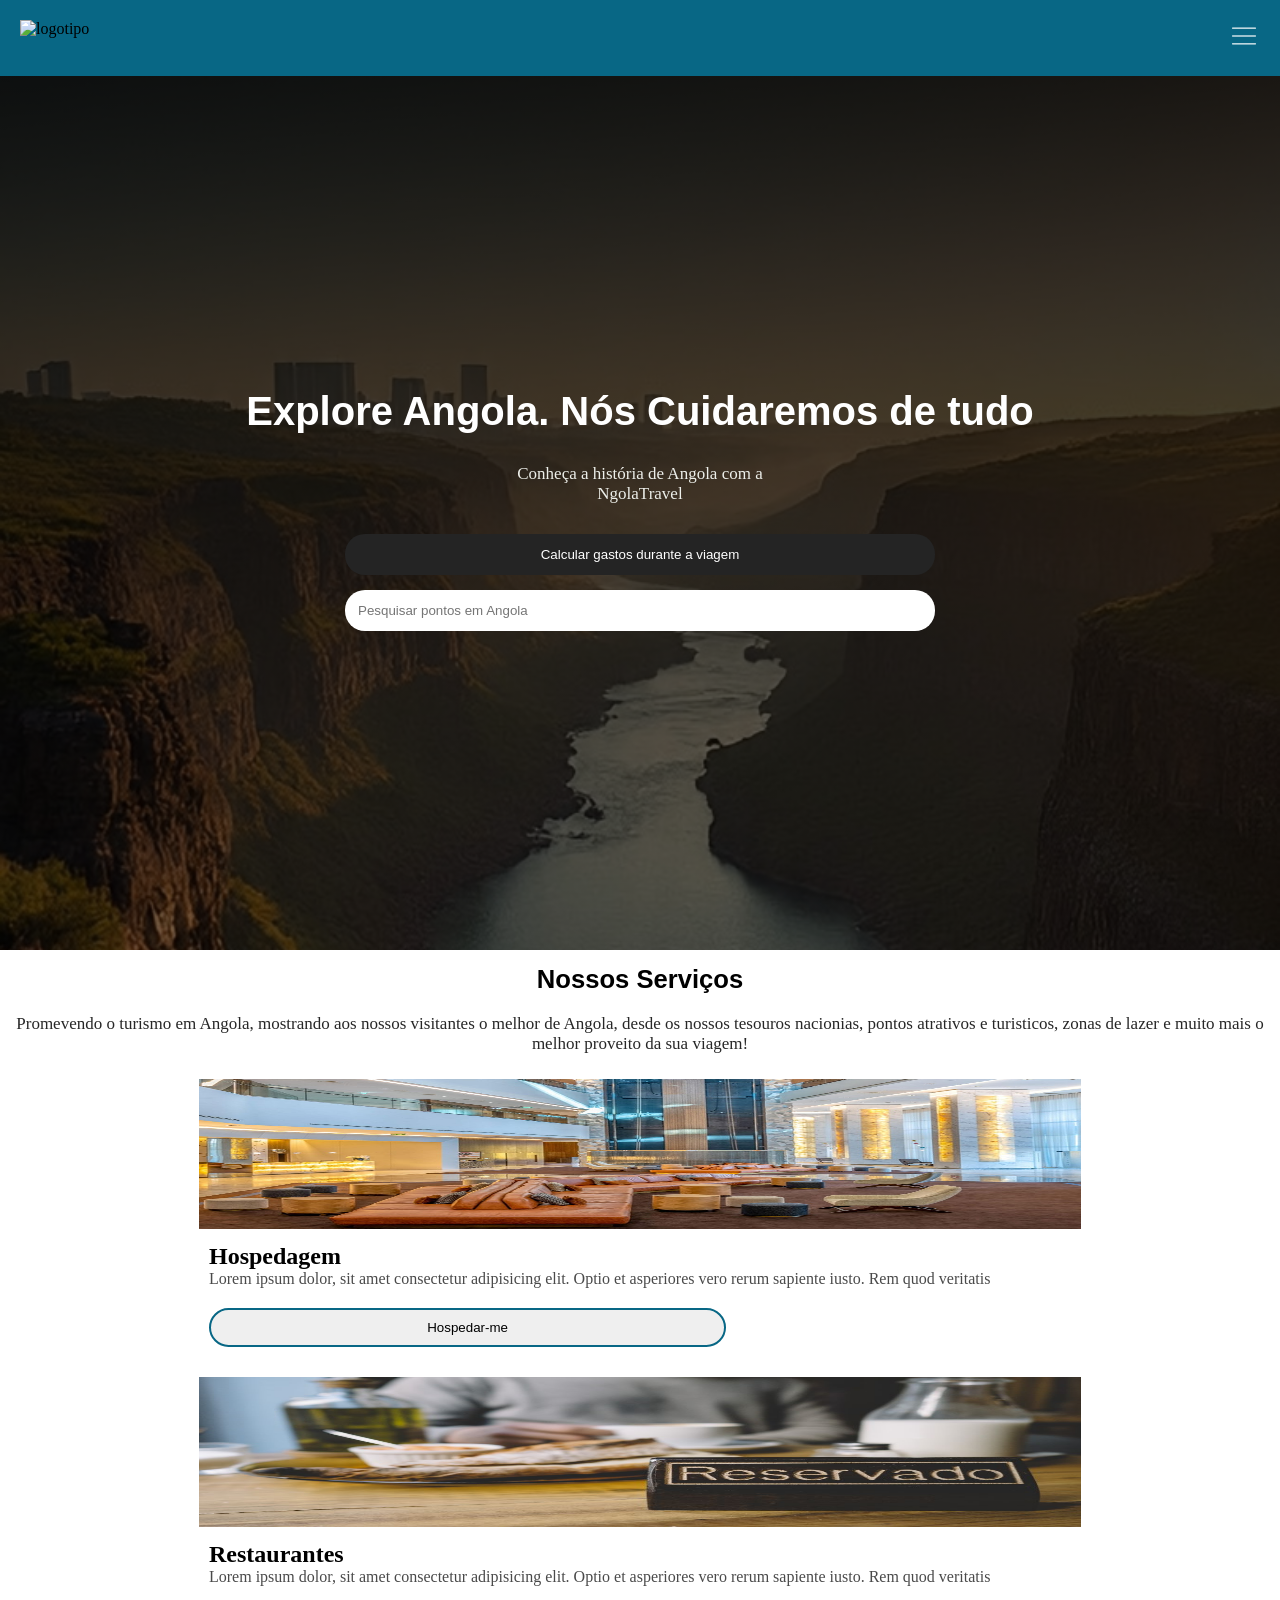
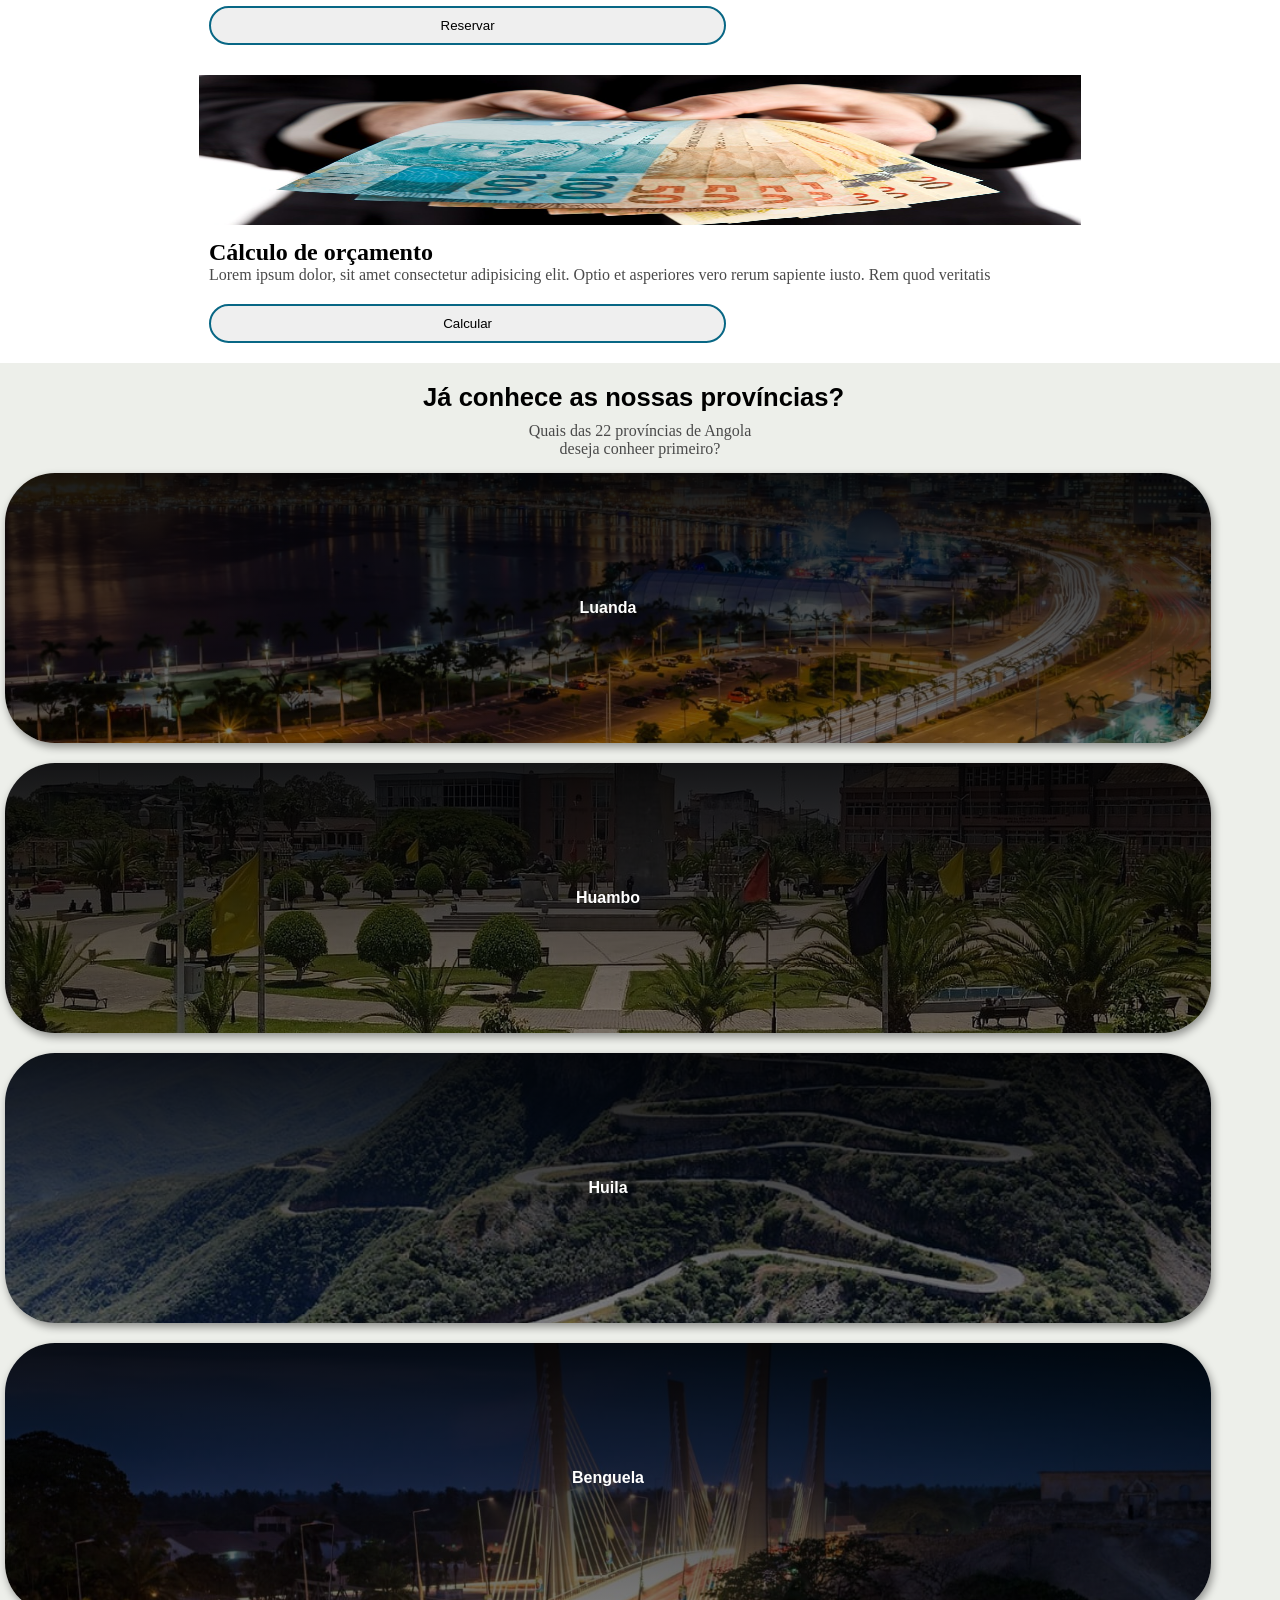
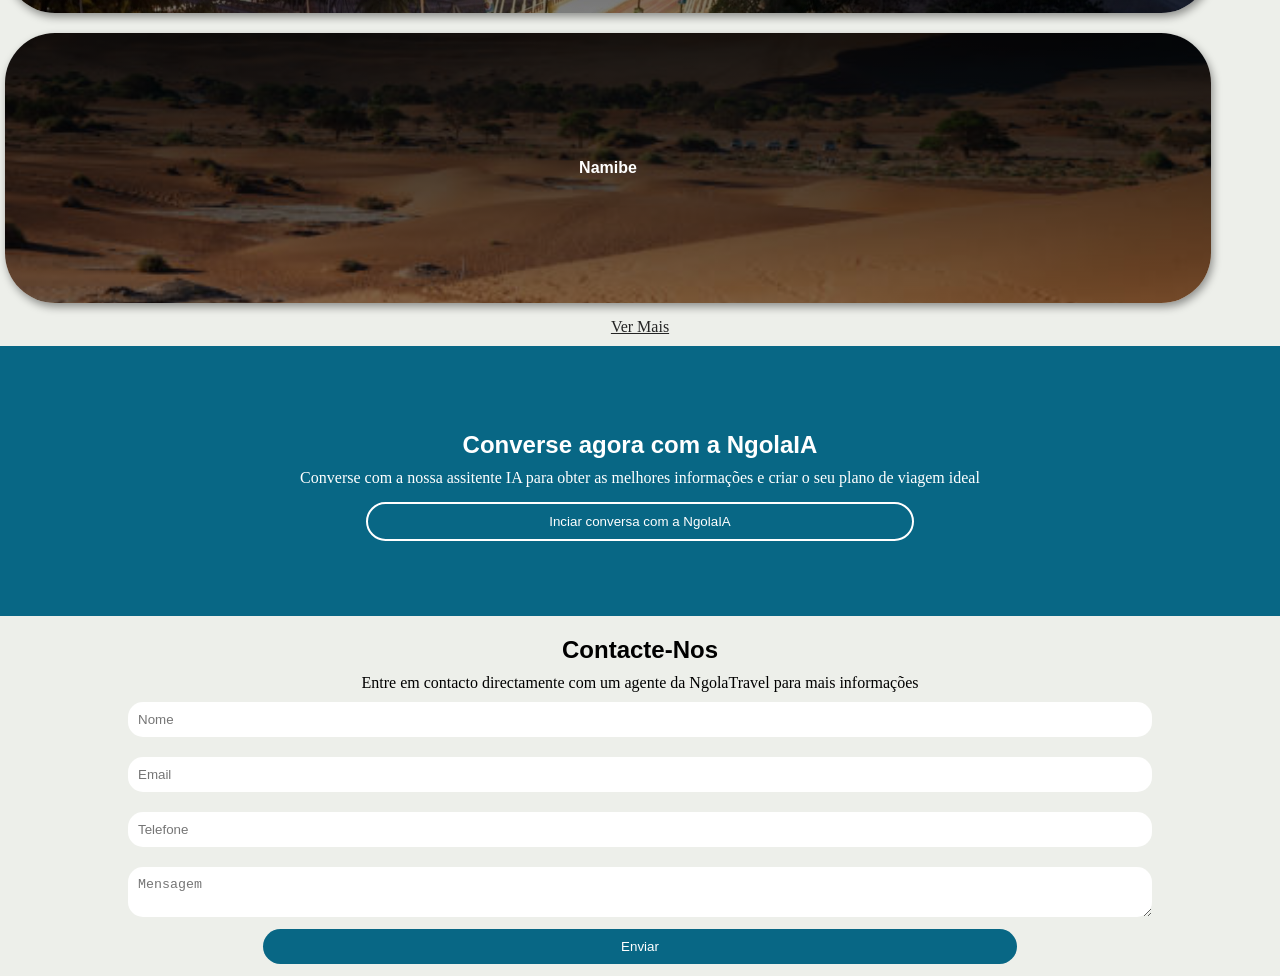
==== index.html @ 72467962 "Caminho" ====
<!doctype html>
<html lang="pt-pt">
  <head>
    <meta charset="UTF-8" />
    <meta name="viewport" content="width=device-width, initial-scale=1.0" />
    <title>NgolaTravel</title>
    <link rel="stylesheet" href="style.css" />
  </head>
  <body>
    <header class="cabecalho">
      <!--Incio do cabecalho-->

      <div class="logotipo">
        <img src="" alt="logotipo" />
      </div>

      <nav id="nav_bar">
        <ul class="listas">
          <li class="list_item"><a href="index.html">Página Incial</a></li>
          <li class="list_item"><a href="#">Reservas</a></li>
          <li class="list_item"><a href="#">Taxa de Câmbio</a></li>
          <li class="list_item"><a href="#contactos">Contactos</a></li>
          <li class="list_item"><a href="#">Sobre Nós</a></li>
          <li class="list_item"><a href="#">Login</a></li>
        </ul>
      </nav>

      <div class="area_botao">
        <!--Area do botao mobile-->
        <button id="btn_mobile">
          <img id="abrir" src="img/icone/menu.png" alt="menu_mobile" />
          <img id="fechar" src="img/icone/fechar.png" alt="fechar" />
        </button>
      </div>
    </header>
    <!--Fim do cabelho-->

    <main class="conteudo_principal">
      <section class="bem_vindo">
        <!--Sessão de boas vindas-->
        <div class="frase_vindas">
          <h1>Explore Angola. Nós Cuidaremos de tudo</h1>
        </div>

        <div class="slogan">
          <span
            >Conheça a história de Angola com a <br />
            NgolaTravel</span
          >
        </div>

        <div class="acao">
          <button><a href="gastos_viagem.html">Calcular gastos durante a viagem</a></button>
          <input type="text" placeholder="Pesquisar pontos em Angola" />
        </div>
      </section>
      <!--Fim da sessão-->

      <section class="servicos">
        <div class="info_servicos">
          <h2>Nossos Serviços</h2>
          <p>
            Promevendo o turismo em Angola, mostrando aos nossos visitantes o
            melhor de Angola, desde os nossos tesouros nacionias, pontos
            atrativos e turisticos, zonas de lazer e muito mais o melhor
            proveito da sua viagem!
          </p>
        </div>
        <div class="card_container">
          <div class="card">
            <div class="imagem_card">
              <img src="img/fundo/hotel.jpg" alt="hospedagem">
            </div>

            <div class="info_card">
              <h2>Hospedagem</h2>
              <span>Lorem ipsum dolor, sit amet consectetur adipisicing elit. Optio et asperiores vero rerum sapiente iusto. Rem quod veritatis</span>
            </div>

            <div class="acao">
              <button>Hospedar-me</button>
            </div>
          </div>
          <div class="card">
            <div class="imagem_card">
              <img src="img/fundo/restaurante.jpg" alt="hospedagem">
            </div>

            <div class="info_card">
              <h2>Restaurantes</h2>
              <span>Lorem ipsum dolor, sit amet consectetur adipisicing elit. Optio et asperiores vero rerum sapiente iusto. Rem quod veritatis</span>
            </div>

            <div class="acao">
              <button>Reservar</button>
            </div>
          </div>
          <div class="card">
            <div class="imagem_card">
              <img src="img/fundo/cambio.jpg" alt="hospedagem">
            </div>

            <div class="info_card">
              <h2>Cálculo de orçamento</h2>
              <span>Lorem ipsum dolor, sit amet consectetur adipisicing elit. Optio et asperiores vero rerum sapiente iusto. Rem quod veritatis</span>
            </div>

            <div class="acao">
              <button><a href="html/gastos_viagem.html">Calcular</a></button>
            </div>
          </div>

        </div>
      </section>




      <section class="provincias">
        <!--Incio da sessão das provincias de Angola-->

        <div class="titulo">
          <h2>Já conhece as nossas províncias?</h2>
        </div>
        <div class="frase_curta">
          <span
            >Quais das 22 províncias de Angola<br />deseja conheer
            primeiro?</span
          >
        </div>

        <div class="container_img">
          <a href="html/luanda.html" class="luanda">
            <div class="imagem1">
              <span>Luanda</span>
            </div>
          </a>
          <a href="html/huambo.html" class="huambo">
            <div class="imagem2">
              <span>Huambo</span>
            </div>
          </a>
          <a href="html/huila.html" class="huila">
            <div class="imagem3">
              <span>Huila</span>
            </div>
          </a>
          <a href="html/benguela.html" class="benguela">
            <div class="imagem4">
              <span>Benguela</span>
            </div>
          </a>
          <a href="html/namibe.html" class="namibe">
            <div class="imagem5">
              <span>Namibe</span>
            </div>
          </a>
        </div>
        <div class="link">
          <a href="#">Ver Mais</a>
        </div>
      </section>

      <section class="ngolaIa">
        <div class="ngolaIa_info">
          <h2>Converse agora com a NgolaIA</h2>
          <span
            >Converse com a nossa assitente IA para obter as melhores
            informações e criar o seu plano de viagem ideal</span
          >
          <button><a href="#">Inciar conversa com a NgolaIA</a></button>
        </div>
      </section>
    </main>

    <footer id="contactos">
      <div class="cabeca_contactos">
        <h2>Contacte-Nos</h2>
        <p>
          Entre em contacto directamente com um agente da NgolaTravel para mais
          informações
        </p>
      </div>

      <div class="dados">
        <input type="text" name="" id="" placeholder="Nome" />
        <input type="email" name="" id="" placeholder="Email" />
        <input type="text" name="" id="" placeholder="Telefone" />
        <textarea name="" id="" placeholder="Mensagem"></textarea>
      </div>
      <div class="enviar">
        <button>Enviar</button>
      </div>
    </footer>

    <script src="index.js"></script>
  </body>
</html>
---- style.css ----
* {
  margin: 0;
  padding: 0;
  box-sizing: border-box;
  list-style-type: none;
  text-decoration: none;
  scroll-behavior: smooth;
}
:root {
  --cor-principal: #086785;
  --cor-branca: white;
  --cor-preta: black;
  --cor-texto: #4a4a4a;
  --fundo-corpo: #edefea;
  --font_titulo: Arial, Helvetica;
  --cor-preta_segundaria: #242424;
}
body {
  background-color: var(--fundo-corpo);
}

.cabecalho {
  /*Css do header**/
  width: 100%;
  display: flex;
  padding: 20px;
  justify-content: space-between;
  background-color: var(--cor-principal);
  position: fixed;
  top: 0;
  z-index: 9999;
}

#nav_bar {
  /*css da nav*/
  background-color: var(--cor-principal);
  display: none;
  position: fixed;
  display: none;
  top: 76px;
  bottom: 0;
  right: 0;
  width: 60%;
  margin: 0;
  padding: 0;
}
#nav_bar .listas {
  display: flex;
  flex-direction: column;
  gap: 10px;
  padding: 10px;
  width: 95%;
}

#nav_bar .listas .list_item {
  padding: 10px;
}
#nav_bar .listas .list_item:hover {
  background-color: #046e95;
  border-radius: 10px;
}
#nav_bar .listas .list_item a {
  color: var(--cor-branca);
  font-family: var(--font_titulo);
  font-weight: 900;
  width: 100%;
  display: block;
  height: 100%;
}
#nav_bar.mostrar {
  /*Quando o menu abrir*/
  display: flex;
  transition: 0.5s ease-in-out;
}
.area_botao button {
  /*Botão mobile*/
  background-color: transparent;
  border: none;
}
.area_botao #fechar {
  display: none;
}

.area_botao #btn_mobile.mostrar #fechar {
  display: flex;
}
.area_botao #btn_mobile.mostrar #abrir {
  display: none;
}
.conteudo_principal .bem_vindo {
  display: flex;
  flex-direction: column;
  justify-content: center;
  align-items: center;
  padding: 30px;
  margin: 50px auto;
  background: rgba(21, 21, 21, 0.9);
  background:
    linear-gradient(rgba(0, 0, 0, 0.9), rgba(0, 0, 0, 0.5)),
    url(img/fundo/fundo1.jpg);
  background-size: cover;
  background-position: 43%;
  background-repeat: no-repeat;
  height: 100vh;
}
.conteudo_principal .bem_vindo .frase_vindas {
  display: flex;
  justify-content: center;
  align-items: center;
  padding: 30px;
}

.conteudo_principal .bem_vindo .frase_vindas h1 {
  /*Frase boas_vidas*/
  color: var(--cor-branca);
  text-align: center;
  font-size: clamp(40px, 2vw, 50px);
  font-family: var(--font_titulo);
}
.conteudo_principal .bem_vindo .slogan {
  /*Area com o slogan*/
  display: flex;
  justify-content: center;
  align-items: center;
  color: var(--fundo-corpo);
}
.conteudo_principal .bem_vindo .slogan > span {
  /*slogan*/
  text-align: center;
  font-size: clamp(16px, 2vw, 17px);
}
.conteudo_principal .bem_vindo .acao {
  display: flex;
  flex-direction: column;
  justify-content: center;
  align-items: center;
  margin-top: 20px;
  padding: 10px;
  gap: 15px;
  width: 50%;
}
.conteudo_principal .bem_vindo .acao button {
  /*Botao do orçamento*/
  background-color: var(--cor-preta_segundaria);
  color: white;
  border: none;
  padding: 13px;
  width: 100%;
  border-radius: 20px;
}
.conteudo_principal .bem_vindo .acao button:hover {
  background-color: #086785;
  transition: 0.5 ease-in-out;
  cursor: pointer;
}
.conteudo_principal .bem_vindo .acao button a {
  color: var(--cor-branca);
}
.conteudo_principal .bem_vindo .acao input {
  width: 100%;
  padding: 13px;
  border: none;
  border-radius: 20px;
}
/*Fim da sessão de boas vindas*/
.servicos {
  height: auto;
  margin-top: -50px;
  background-color: var(--cor-branca);
}

.servicos .info_servicos h2 {
  color: black;
  font-family: var(--font_titulo);
  padding: 10px;
  font-size: clamp(25px, 2vw, 30px);
}

.servicos .info_servicos p {
  color: #272727;
  padding: 10px;
  font-size: clamp(16px, 2vw, 17px);
}
.servicos .card_container {
  display: flex;
  flex-direction: column;
  justify-content: center;
  align-items: center;
  padding: 10px;
  gap: 20px;
}
.servicos .card_container .card {
  width: 70%;
  height: 50%;
  border-bottom-left-radius: 20px;
  border-bottom-right-radius: 20px;
}
.servicos .card_container .card .info_card {
  padding: 10px;
  width: 100%;
}
.servicos .card_container .card .info_card span {
  color: var(--cor-texto);
}
.servicos .card_container .card .imagem_card {
  width: 100%;
}
.servicos .card_container .card .imagem_card img {
  width: 100%;
  height: 150px;
}
.servicos .card_container .card .acao {
  padding: 10px;
}
.servicos .card_container .card .acao button {
  padding: 10px 12px 10px 12px;
  width: 60%;
  border-radius: 20px;
  border: 2px solid var(--cor-principal);
  cursor: pointer;
}
.servicos .card_container .card .acao button a{
  color: var(--cor-preta);
}
.servicos .info_servicos {
  display: flex;
  flex-direction: column;
  justify-content: center;
  align-items: center;
  text-align: center;
  padding: 5px;
}


.provincias {
  margin-top: 20px;
}
.provincias .titulo {
  display: flex;
  justify-content: center;
  align-items: center;
  justify-self: center;
  width: 99%;
}
.provincias .titulo h2 {
  font-size: clamp(25px, 2vw, 30px);
  font-family: var(--font_titulo);
  text-align: center;
}

.provincias .frase_curta {
  display: flex;
  justify-content: center;
  align-items: center;
  width: 100%;
  padding: 10px;
  color: var(--cor-texto);
}
.provincias .frase_curta span {
  text-align: center;
}

.provincias .container_img {
  display: flex;
  flex-direction: column;
  justify-content: center;
  align-items: center;
  justify-self: center;
  width: 95%;
  height: auto;
  gap: 20px;
  padding: 5px;
}

.provincias .container_img .luanda {
  background: rgba(21, 21, 21, 0.9);
  background:
    linear-gradient(rgba(0, 0, 0, 0.9), rgba(0, 0, 0, 0.5)),
    url(img/provincias/luanda.jpg);
  background-size: cover;
  background-position: 43%;
  background-repeat: no-repeat;
  width: 100%;
  height: 30vh;
  display: flex;
  text-align: center;
  justify-content: center;
  align-items: center;
  color: #fff;
  font-family: var(--font_titulo);
  font-size: clamp(18px, 2vw, 20x);
  font-weight: 900;
  border-radius: 50px;
  box-shadow: 2px 4px 8px rgba(0, 0, 0, 0.4);
}

.provincias .container_img .huambo {
  background: rgba(21, 21, 21, 0.9);
  background:
    linear-gradient(rgba(0, 0, 0, 0.9), rgba(0, 0, 0, 0.5)),
    url(img/provincias/huambo.jpg);
  background-size: cover;
  background-position: 43%;
  background-repeat: no-repeat;
  width: 100%;
  height: 30vh;
  display: flex;
  text-align: center;
  justify-content: center;
  align-items: center;
  color: white;
  font-family: var(--font_titulo);
  font-size: clamp(18px, 2vw, 20x);
  font-weight: 900;
  border-radius: 50px;
  box-shadow: 2px 4px 8px rgba(0, 0, 0, 0.4);
}

.provincias .container_img .huila {
  background: rgba(21, 21, 21, 0.9);
  background:
    linear-gradient(rgba(0, 0, 0, 0.9), rgba(0, 0, 0, 0.5)),
    url(img/provincias/huila.jpg);
  background-size: cover;
  background-position: 43%;
  background-repeat: no-repeat;
  width: 100%;
  height: 30vh;
  display: flex;
  text-align: center;
  justify-content: center;
  align-items: center;
  color: white;
  font-family: var(--font_titulo);
  font-size: clamp(18px, 2vw, 20x);
  font-weight: 900;
  border-radius: 50px;
  box-shadow: 2px 4px 8px rgba(0, 0, 0, 0.4);
}

.provincias .container_img .benguela {
  background: rgba(21, 21, 21, 0.9);
  background:
    linear-gradient(rgba(0, 0, 0, 0.9), rgba(0, 0, 0, 0.5)),
    url(img/provincias/benguela.jpg);
  background-size: cover;
  background-position: 43%;
  background-repeat: no-repeat;
  width: 100%;
  height: 30vh;
  display: flex;
  text-align: center;
  justify-content: center;
  align-items: center;
  color: white;
  font-family: var(--font_titulo);
  font-size: clamp(18px, 2vw, 20x);
  font-weight: 900;
  border-radius: 50px;
  box-shadow: 2px 4px 8px rgba(0, 0, 0, 0.4);
}
.provincias .container_img .namibe {
  background: rgba(21, 21, 21, 0.9);
  background:
    linear-gradient(rgba(0, 0, 0, 0.9), rgba(0, 0, 0, 0.5)),
    url(img/provincias/namibe.jpg);
  background-size: cover;
  background-position: 43%;
  background-repeat: no-repeat;
  width: 100%;
  height: 30vh;
  display: flex;
  text-align: center;
  justify-content: center;
  align-items: center;
  color: white;
  font-family: var(--font_titulo);
  font-size: clamp(18px, 2vw, 20x);
  font-weight: 900;
  border-radius: 50px;
  box-shadow: 2px 4px 8px rgba(0, 0, 0, 0.4);
}

.provincias .link {
  display: flex;
  justify-content: center;
  align-items: center;
  text-align: center;
  padding: 10px;
}
.provincias .link a {
  color: var(--cor-preta_segundaria);
  text-decoration: underline;
}

.ngolaIa {
  background-color: var(--cor-principal);
  display: flex;
  flex-direction: column;
  justify-content: center;
  align-items: center;
  padding: 12 px;
  text-align: center;
  height: 30vh;
}
.ngolaIa h2 {
  color: var(--cor-branca);
  padding: 10px;
  font-family: var(--font_titulo);
}
.ngolaIa span {
  color: #fff;
  padding: 10px;
  font-size: clamp(15px, 2vw, 16px);
}
.ngolaIa button {
  padding: 10px 12px 10px 12px;
  margin-top: 15px;
  border: 2px solid white;
  border-radius: 20px;
  background-color: transparent;
  cursor: pointer;
  width: 60%;
}

.ngolaIa button a {
  color: var(--cor-branca);
}
#contactos .cabeca_contactos {
  justify-content: center;
  align-items: center;
  text-align: center;
  padding: 10px;
}
#contactos .cabeca_contactos h2 {
  padding: 10px;
  font-family: var(--font_titulo);
}

#contactos .dados {
  display: flex;
  flex-direction: column;
  justify-content: center;
  align-items: center;
  width: 100%;
  gap: 20px;
}
#contactos .dados input,
textarea {
  width: 80%;
  padding: 10px;
  border: none;
  border-radius: 15px;
}
#contactos .enviar {
  display: flex;
  justify-content: center;
  align-items: center;
  padding: 12px;
}
#contactos .enviar button {
  width: 60%;
  padding: 10px;
  border-radius: 20px;
  cursor: pointer;
  border: none;
  background-color: var(--cor-principal);
  color: var(--cor-branca);
}

.provincias .container_img img {
  width: 100%;
}
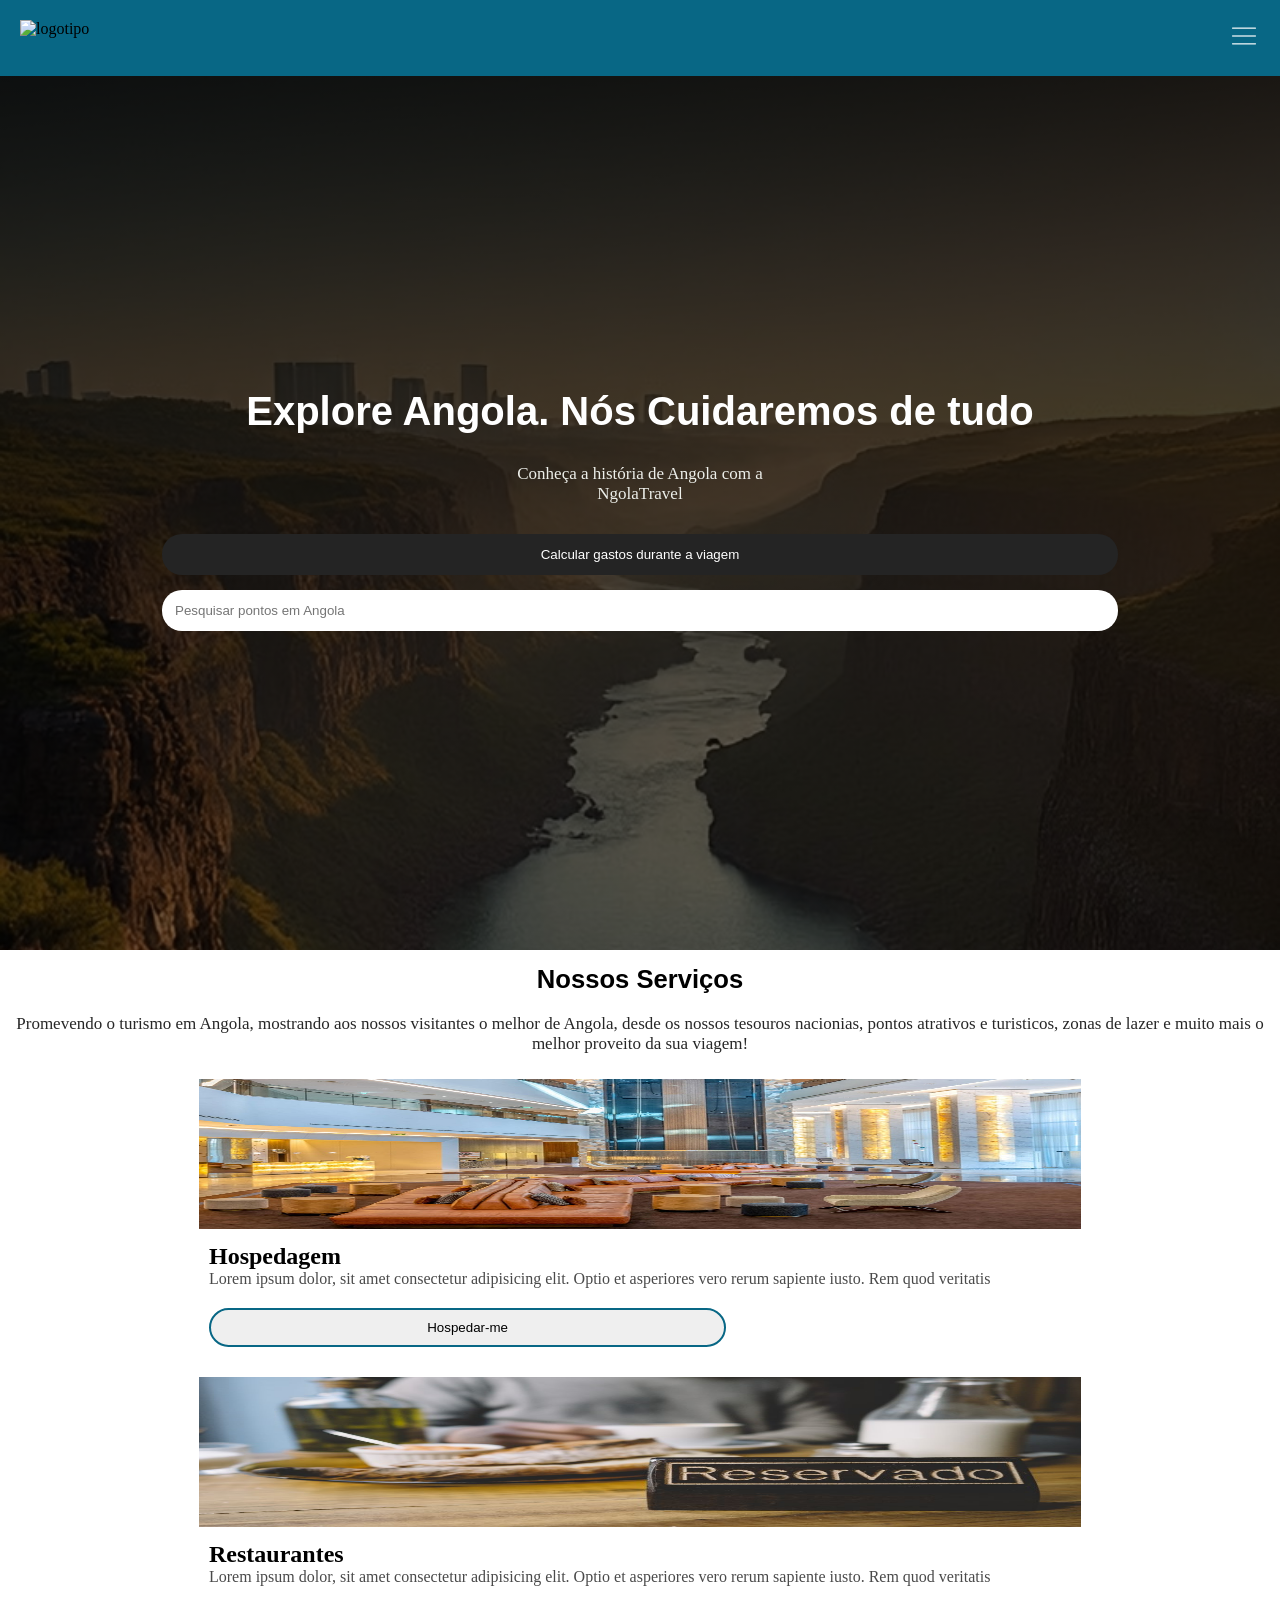
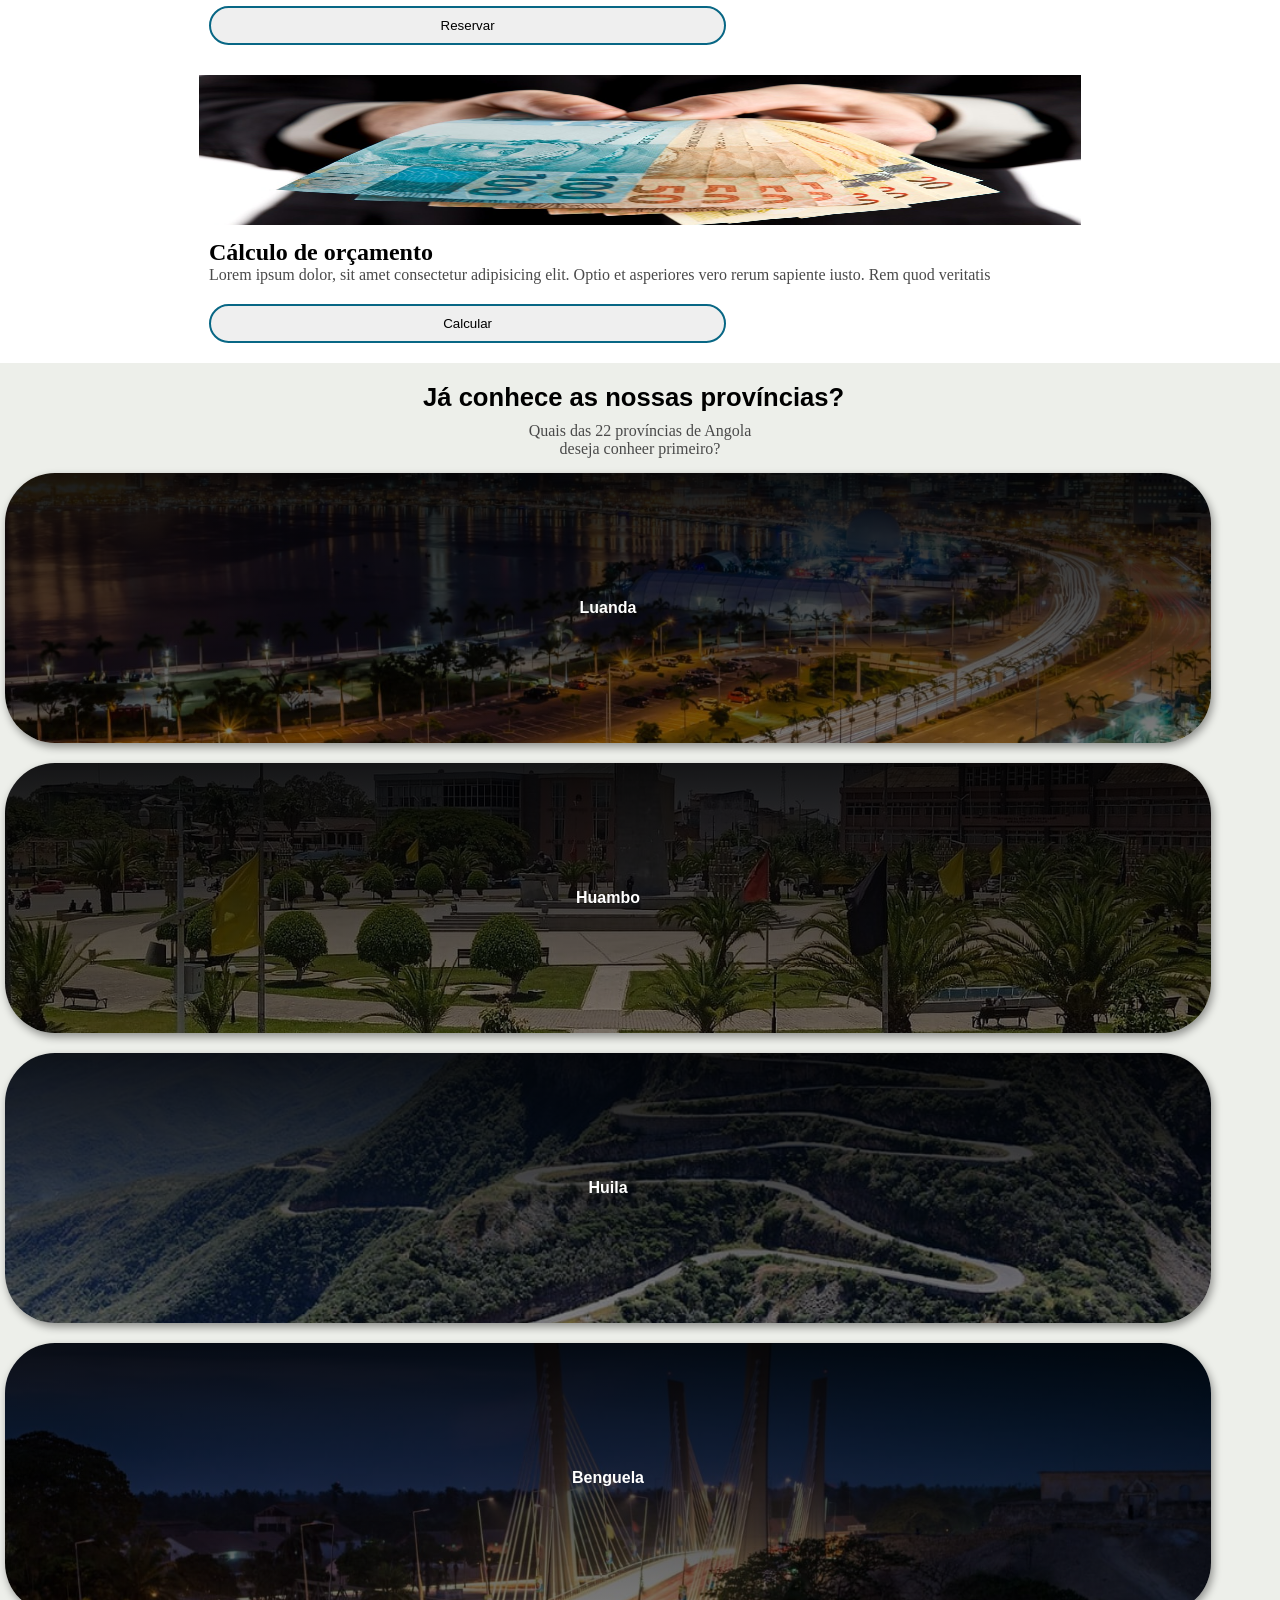
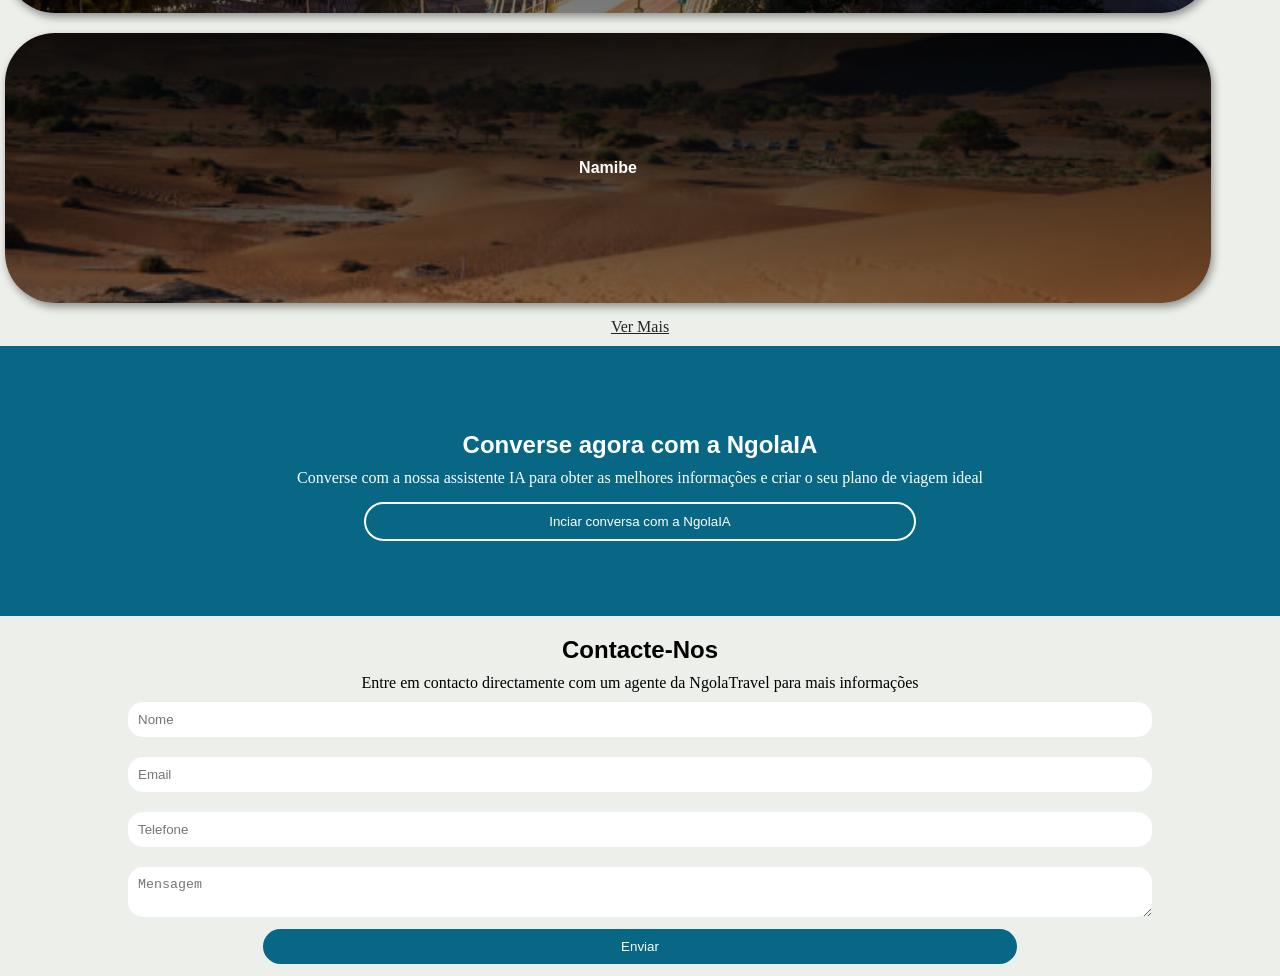
==== commit cf151741: "eos" ====
--- a/index.html
+++ b/index.html
@@ -165,7 +165,7 @@
         <div class="ngolaIa_info">
           <h2>Converse agora com a NgolaIA</h2>
           <span
-            >Converse com a nossa assitente IA para obter as melhores
+            >Converse com a nossa assistente IA  para obter as melhores
             informações e criar o seu plano de viagem ideal</span
           >
           <button><a href="#">Inciar conversa com a NgolaIA</a></button>
--- a/style.css
+++ b/style.css
@@ -137,7 +137,7 @@
   margin-top: 20px;
   padding: 10px;
   gap: 15px;
-  width: 50%;
+  width: 80%;
 }
 .conteudo_principal .bem_vindo .acao button {
   /*Botao do orçamento*/
@@ -412,6 +412,7 @@
   color: #fff;
   padding: 10px;
   font-size: clamp(15px, 2vw, 16px);
+  width: 80%;
 }
 .ngolaIa button {
   padding: 10px 12px 10px 12px;
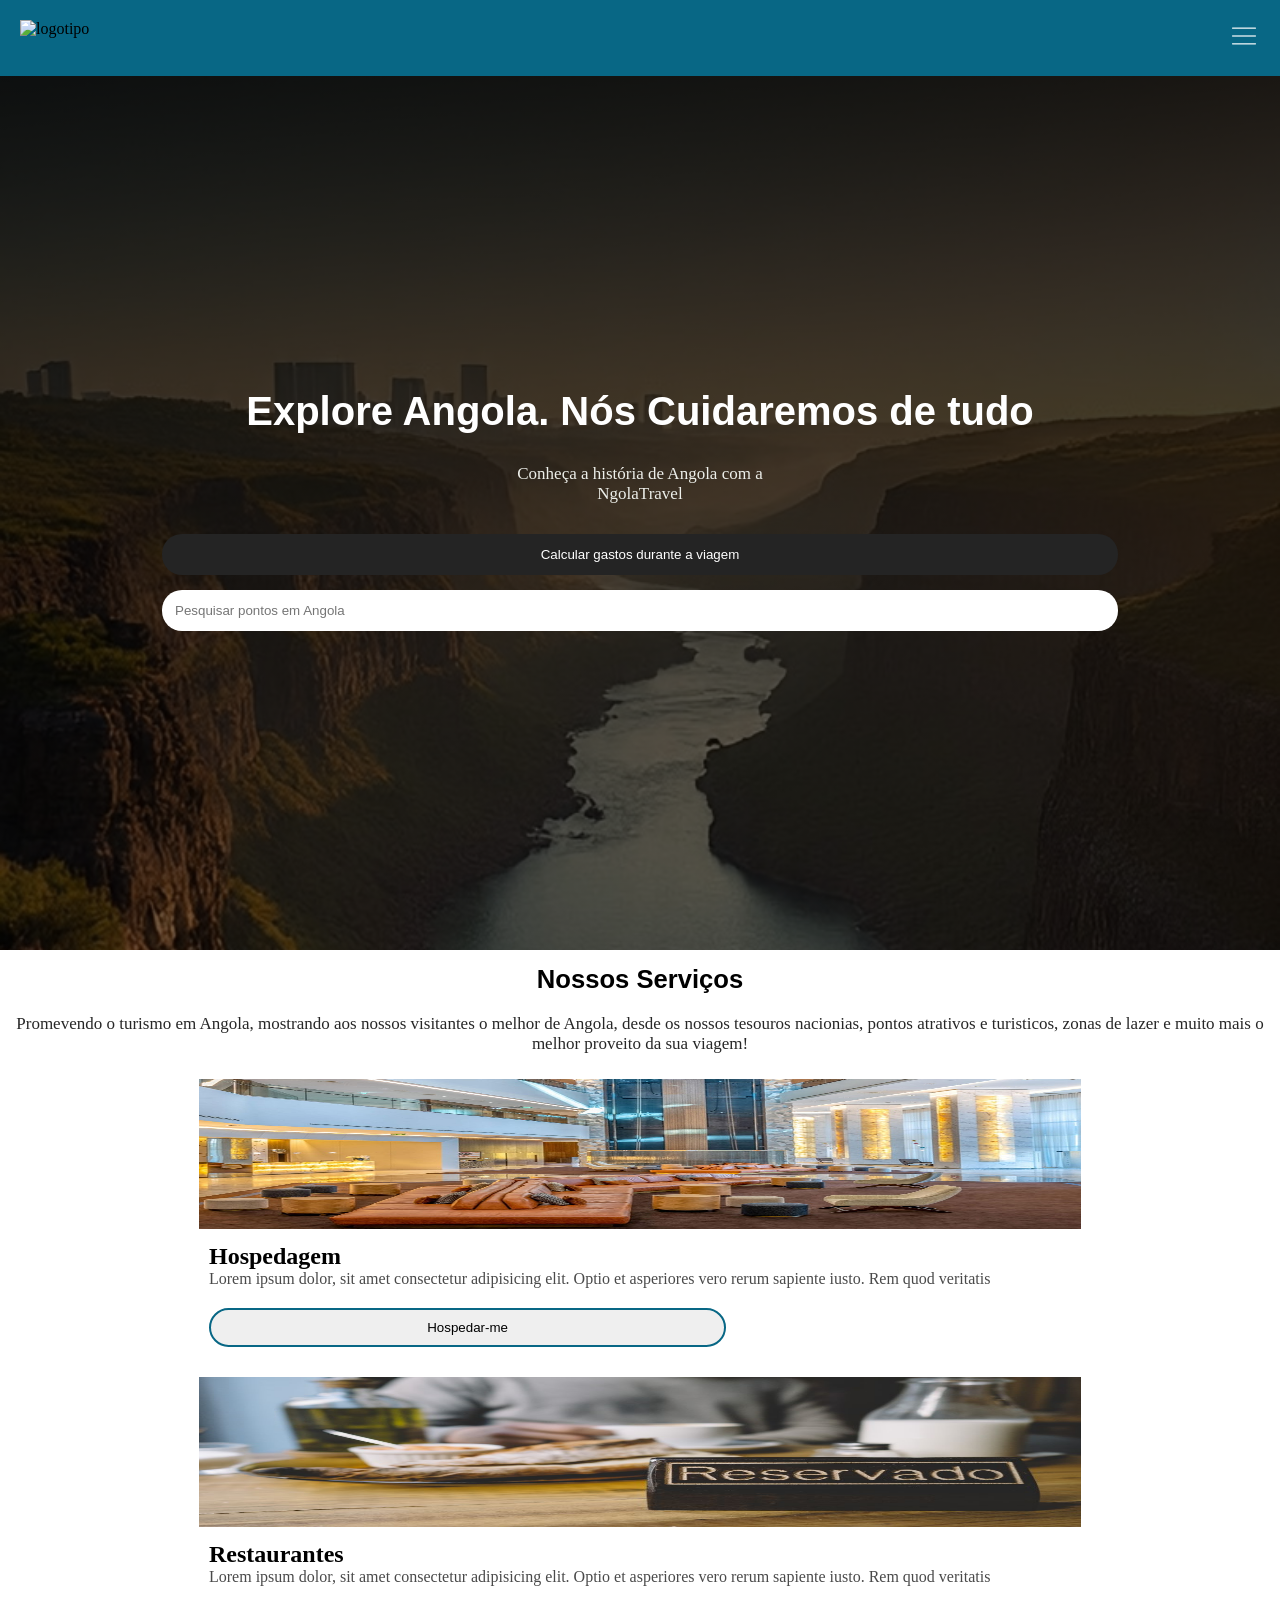
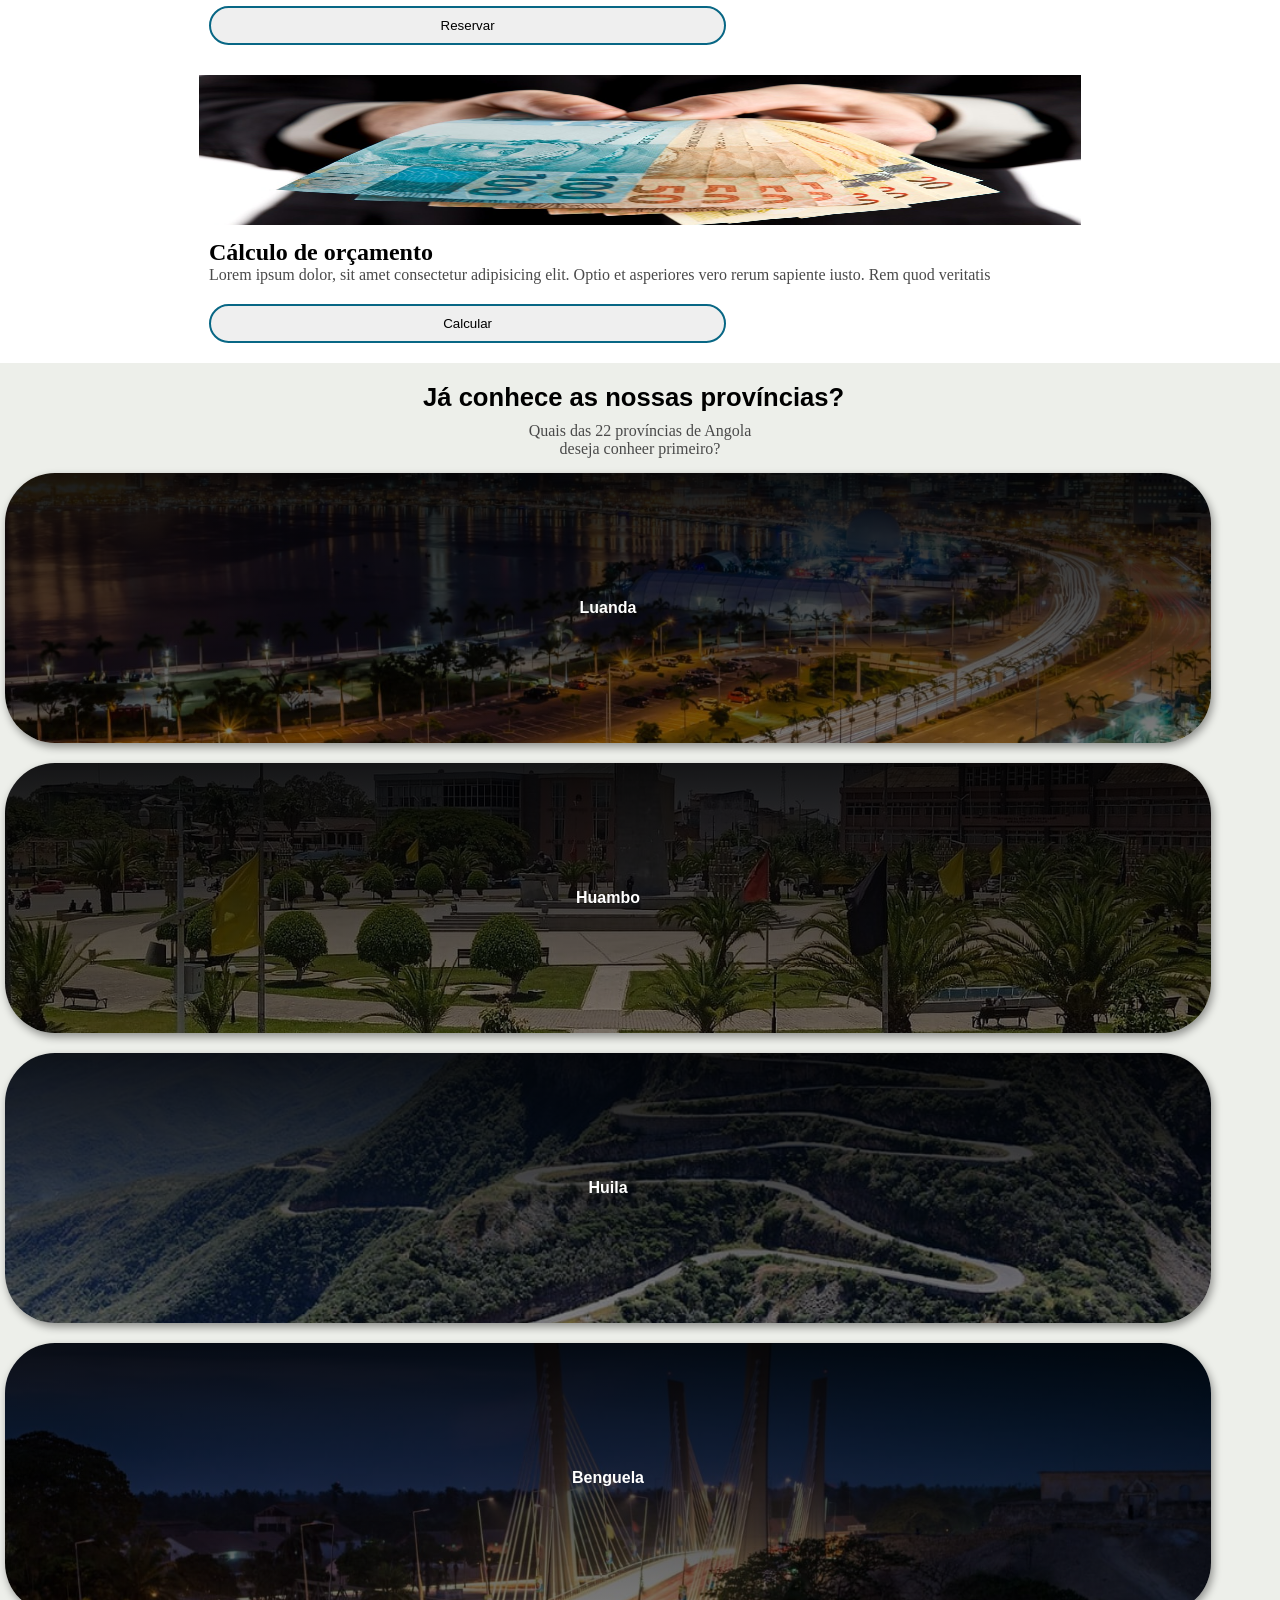
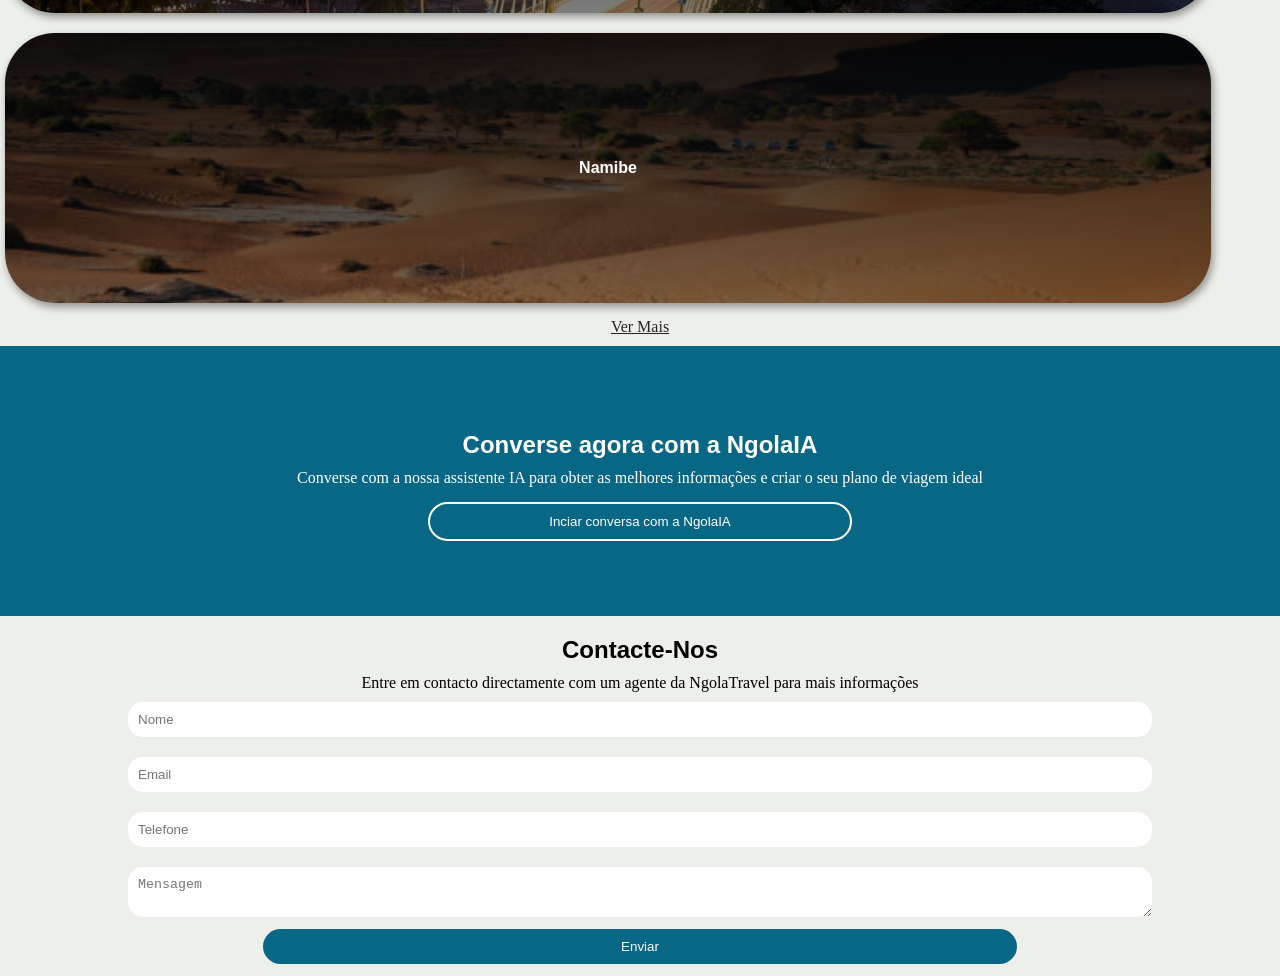
==== commit 8345008c: "erros" ====
--- a/index.html
+++ b/index.html
@@ -164,10 +164,12 @@
       <section class="ngolaIa">
         <div class="ngolaIa_info">
           <h2>Converse agora com a NgolaIA</h2>
-          <span
-            >Converse com a nossa assistente IA  para obter as melhores
-            informações e criar o seu plano de viagem ideal</span
-          >
+          <div class="info">
+            <span
+              >Converse com a nossa assistente IA  para obter as melhores
+              informações e criar o seu plano de viagem ideal</span
+            >
+          </div>
           <button><a href="#">Inciar conversa com a NgolaIA</a></button>
         </div>
       </section>
--- a/style.css
+++ b/style.css
@@ -408,11 +408,10 @@
   padding: 10px;
   font-family: var(--font_titulo);
 }
-.ngolaIa span {
+.ngolaIa .info span {
   color: #fff;
   padding: 10px;
   font-size: clamp(15px, 2vw, 16px);
-  width: 80%;
 }
 .ngolaIa button {
   padding: 10px 12px 10px 12px;
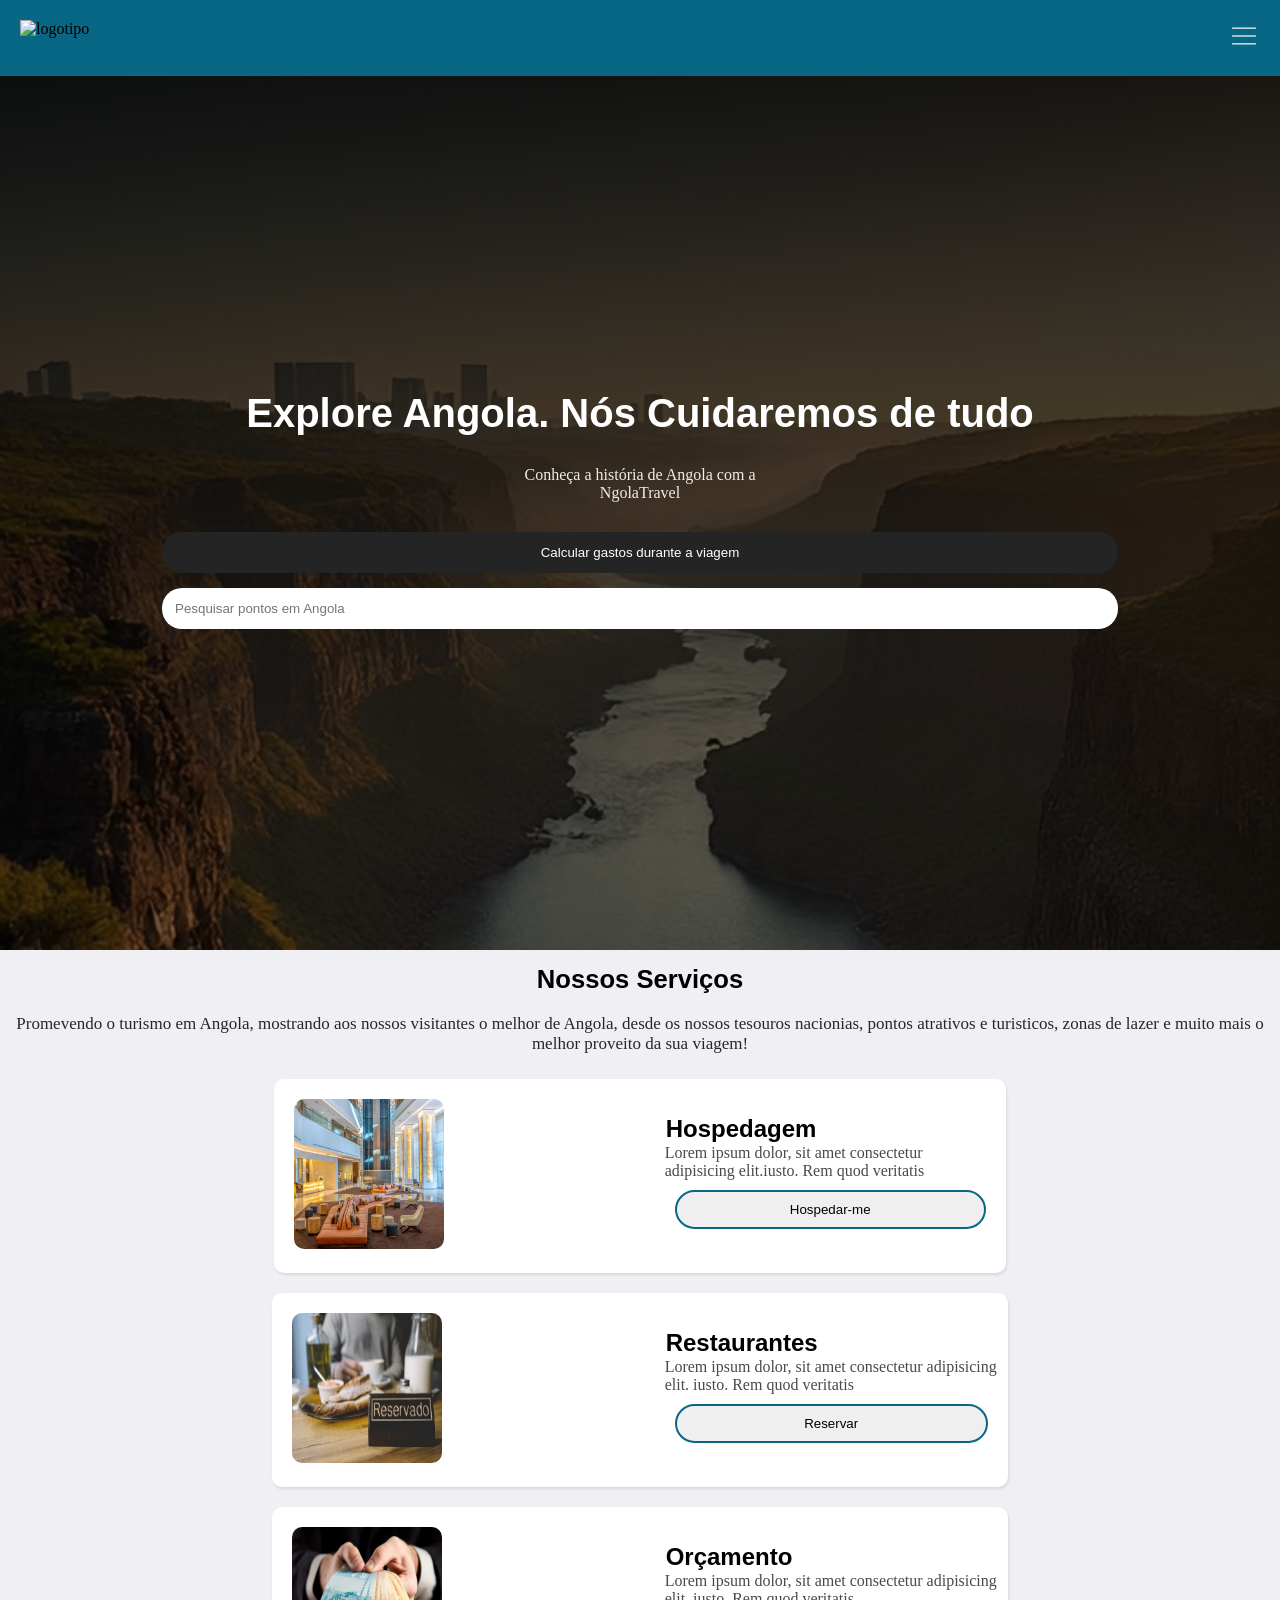
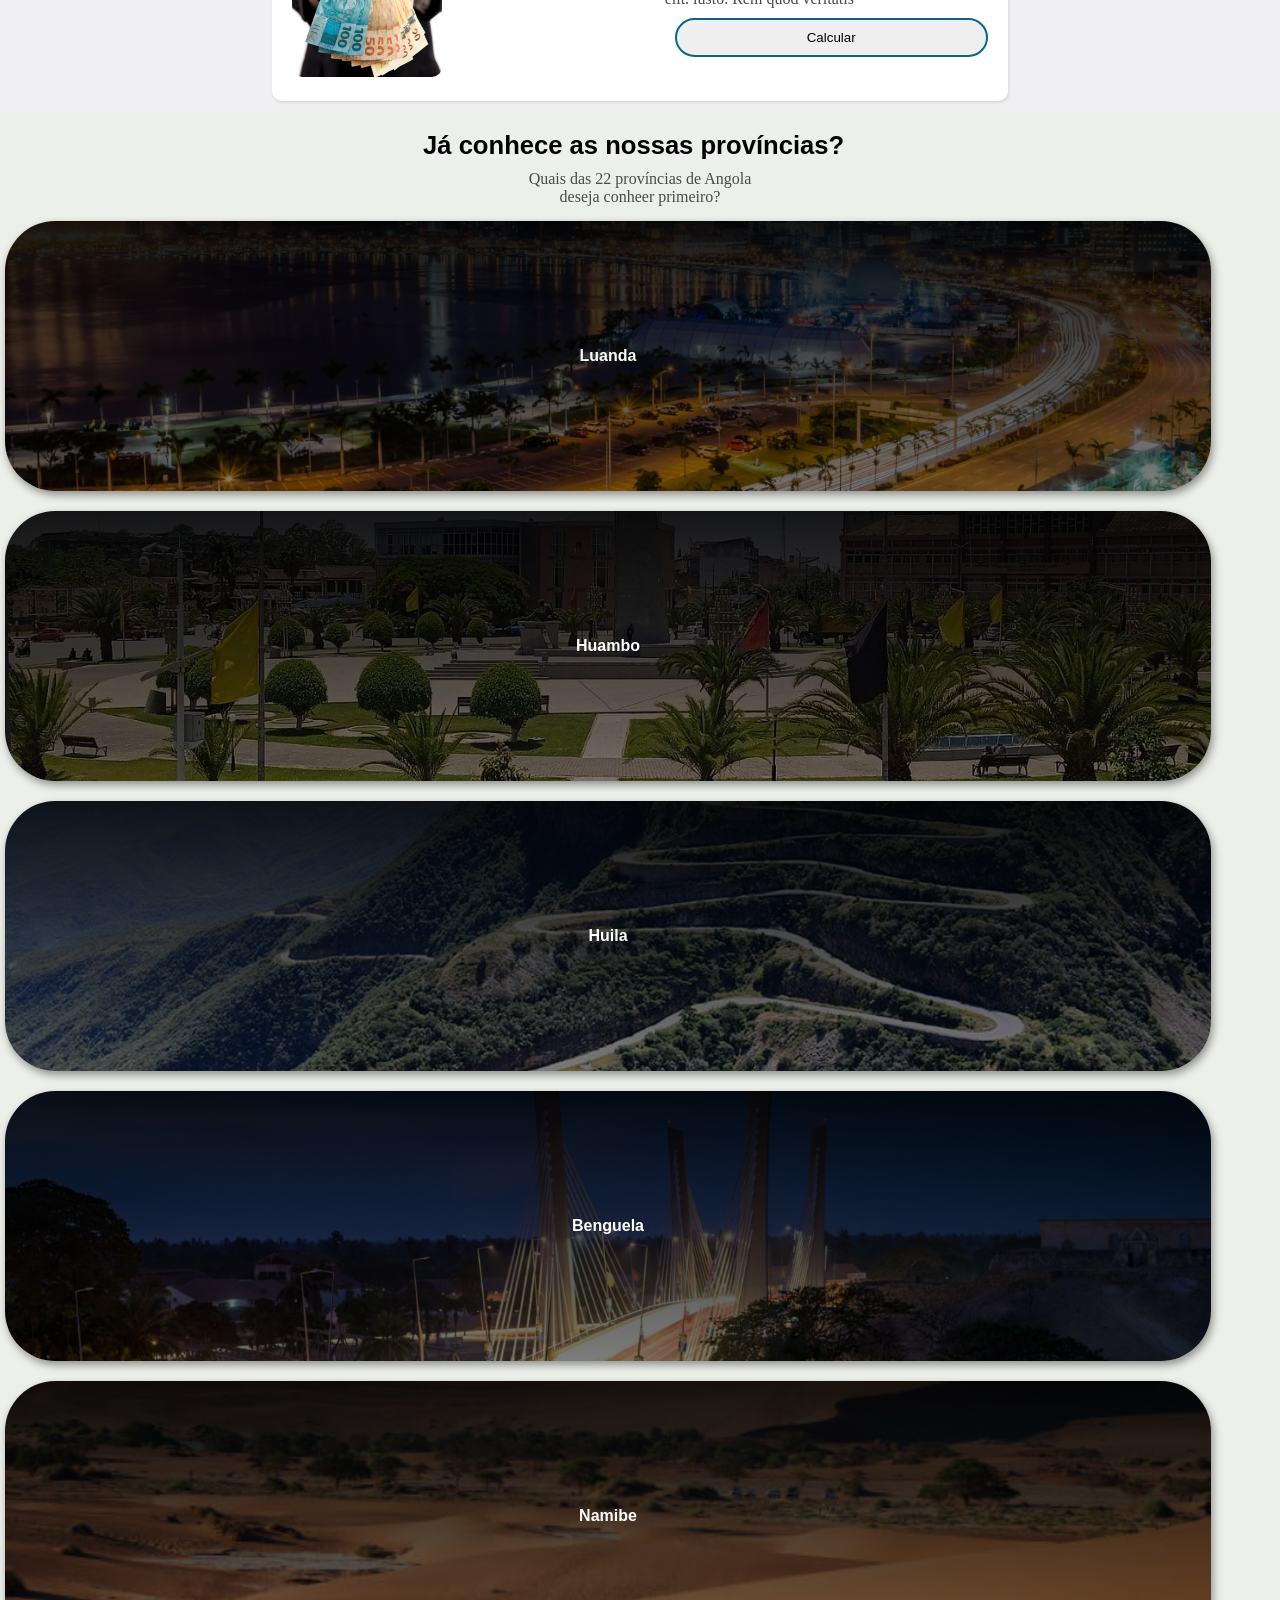
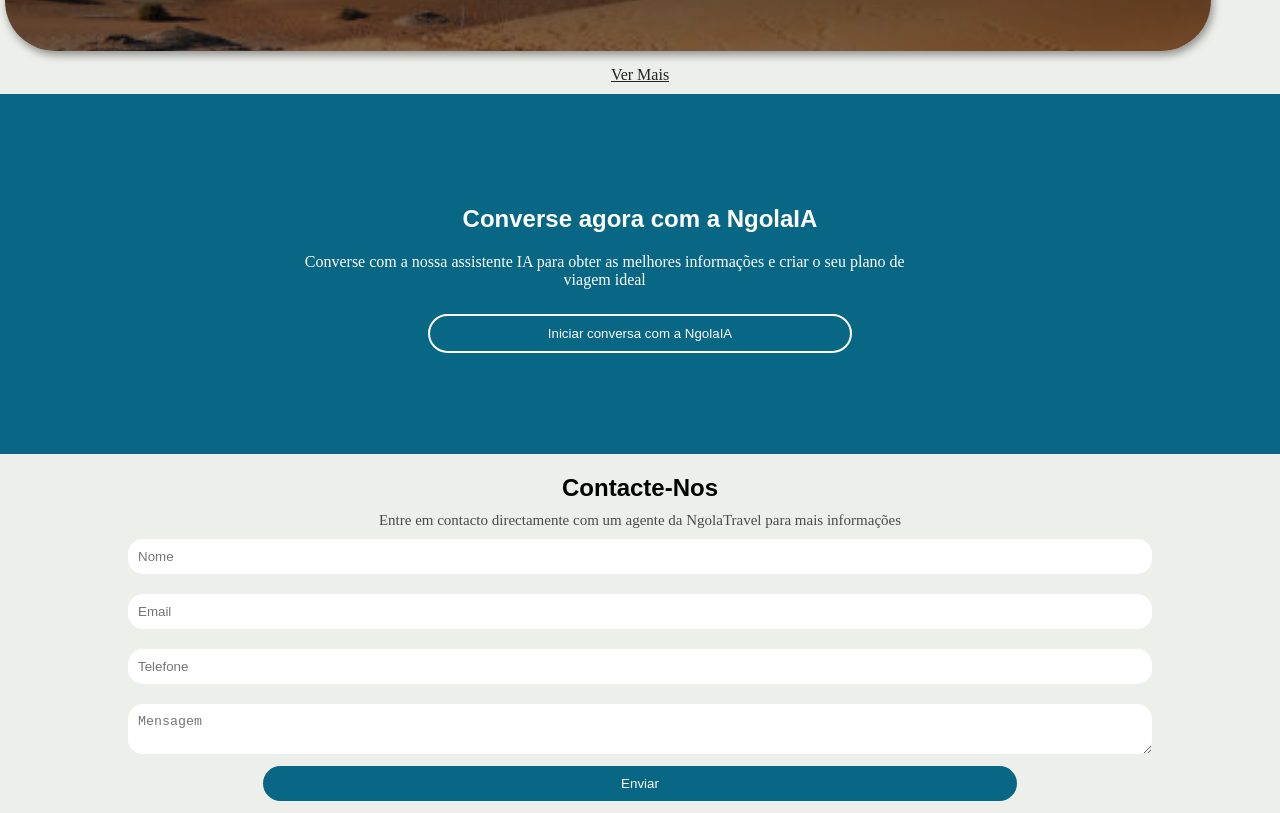
==== commit b3e6b090: "Actualização" ====
--- a/index.html
+++ b/index.html
@@ -74,12 +74,12 @@
 
             <div class="info_card">
               <h2>Hospedagem</h2>
-              <span>Lorem ipsum dolor, sit amet consectetur adipisicing elit. Optio et asperiores vero rerum sapiente iusto. Rem quod veritatis</span>
+              <span>Lorem ipsum dolor, sit amet consectetur adipisicing elit.iusto. Rem quod veritatis</span>
+              <div class="acao">
+                <button>Hospedar-me</button>
+              </div>
             </div>
 
-            <div class="acao">
-              <button>Hospedar-me</button>
-            </div>
           </div>
           <div class="card">
             <div class="imagem_card">
@@ -88,12 +88,12 @@
 
             <div class="info_card">
               <h2>Restaurantes</h2>
-              <span>Lorem ipsum dolor, sit amet consectetur adipisicing elit. Optio et asperiores vero rerum sapiente iusto. Rem quod veritatis</span>
+              <span>Lorem ipsum dolor, sit amet consectetur adipisicing elit. iusto. Rem quod veritatis</span>
+              <div class="acao">
+                <button>Reservar</button>
+              </div>
             </div>
 
-            <div class="acao">
-              <button>Reservar</button>
-            </div>
           </div>
           <div class="card">
             <div class="imagem_card">
@@ -101,19 +101,17 @@
             </div>
 
             <div class="info_card">
-              <h2>Cálculo de orçamento</h2>
-              <span>Lorem ipsum dolor, sit amet consectetur adipisicing elit. Optio et asperiores vero rerum sapiente iusto. Rem quod veritatis</span>
+              <h2>Orçamento</h2>
+              <span>Lorem ipsum dolor, sit amet consectetur adipisicing elit. iusto. Rem quod veritatis</span>
+              <div class="acao">
+                <button><a href="html/gastos_viagem.html">Calcular</a></button>
+              </div>
             </div>
 
-            <div class="acao">
-              <button><a href="html/gastos_viagem.html">Calcular</a></button>
-            </div>
           </div>
 
         </div>
       </section>
-
-
 
 
       <section class="provincias">
@@ -170,7 +168,7 @@
               informações e criar o seu plano de viagem ideal</span
             >
           </div>
-          <button><a href="#">Inciar conversa com a NgolaIA</a></button>
+          <button><a href="#">Iniciar conversa com a NgolaIA</a></button>
         </div>
       </section>
     </main>
--- a/style.css
+++ b/style.css
@@ -127,7 +127,7 @@
 .conteudo_principal .bem_vindo .slogan > span {
   /*slogan*/
   text-align: center;
-  font-size: clamp(16px, 2vw, 17px);
+  font-size: clamp(15px, 2vw, 16px);
 }
 .conteudo_principal .bem_vindo .acao {
   display: flex;
@@ -166,7 +166,7 @@
 .servicos {
   height: auto;
   margin-top: -50px;
-  background-color: var(--cor-branca);
+  background-color:#F0F0F4;
 }
 
 .servicos .info_servicos h2 {
@@ -190,31 +190,44 @@
   gap: 20px;
 }
 .servicos .card_container .card {
-  width: 70%;
+  width: auto;
   height: 50%;
-  border-bottom-left-radius: 20px;
-  border-bottom-right-radius: 20px;
+  display: flex;
+  background-color: var(--cor-branca);
+  border-radius: 10px;
+  box-shadow: 1px 2px 3px rgba(0, 0, 0, 0.1);
 }
 .servicos .card_container .card .info_card {
   padding: 10px;
   width: 100%;
+  display: flex;
+  flex-direction: column;
+  justify-content: center;
+
+}
+.servicos .card_container .card .info_card  h2{
+  padding: 1px;
+  font-family: var(--font_titulo);
 }
 .servicos .card_container .card .info_card span {
   color: var(--cor-texto);
 }
 .servicos .card_container .card .imagem_card {
   width: 100%;
+  margin: 20px;
 }
 .servicos .card_container .card .imagem_card img {
-  width: 100%;
+  width: 150px;
   height: 150px;
-}
-.servicos .card_container .card .acao {
-  padding: 10px;
-}
-.servicos .card_container .card .acao button {
+  border-radius: 10px;
+}
+.servicos .card_container .card .info_card .acao {
+  padding: 10px;
+  display: flex;
+}
+.servicos .card_container .card .info_card .acao button {
   padding: 10px 12px 10px 12px;
-  width: 60%;
+  width: 100%;
   border-radius: 20px;
   border: 2px solid var(--cor-principal);
   cursor: pointer;
@@ -230,7 +243,6 @@
   text-align: center;
   padding: 5px;
 }
-
 
 .provincias {
   margin-top: 20px;
@@ -401,17 +413,26 @@
   align-items: center;
   padding: 12 px;
   text-align: center;
-  height: 30vh;
+  height: 40vh;
 }
 .ngolaIa h2 {
   color: var(--cor-branca);
   padding: 10px;
   font-family: var(--font_titulo);
+}
+.ngolaIa .info{
+  display: flex;
+  flex-direction: column;
+  width: 90%;
+  justify-content: center;
+  align-items: center;
+  justify-self: center;
 }
 .ngolaIa .info span {
   color: #fff;
   padding: 10px;
   font-size: clamp(15px, 2vw, 16px);
+  text-align: center;
 }
 .ngolaIa button {
   padding: 10px 12px 10px 12px;
@@ -436,7 +457,10 @@
   padding: 10px;
   font-family: var(--font_titulo);
 }
-
+#contactos .cabeca_contactos p{
+  font-size: clamp(14px,2vw,15px);
+  color: var(--cor-texto);
+}
 #contactos .dados {
   display: flex;
   flex-direction: column;
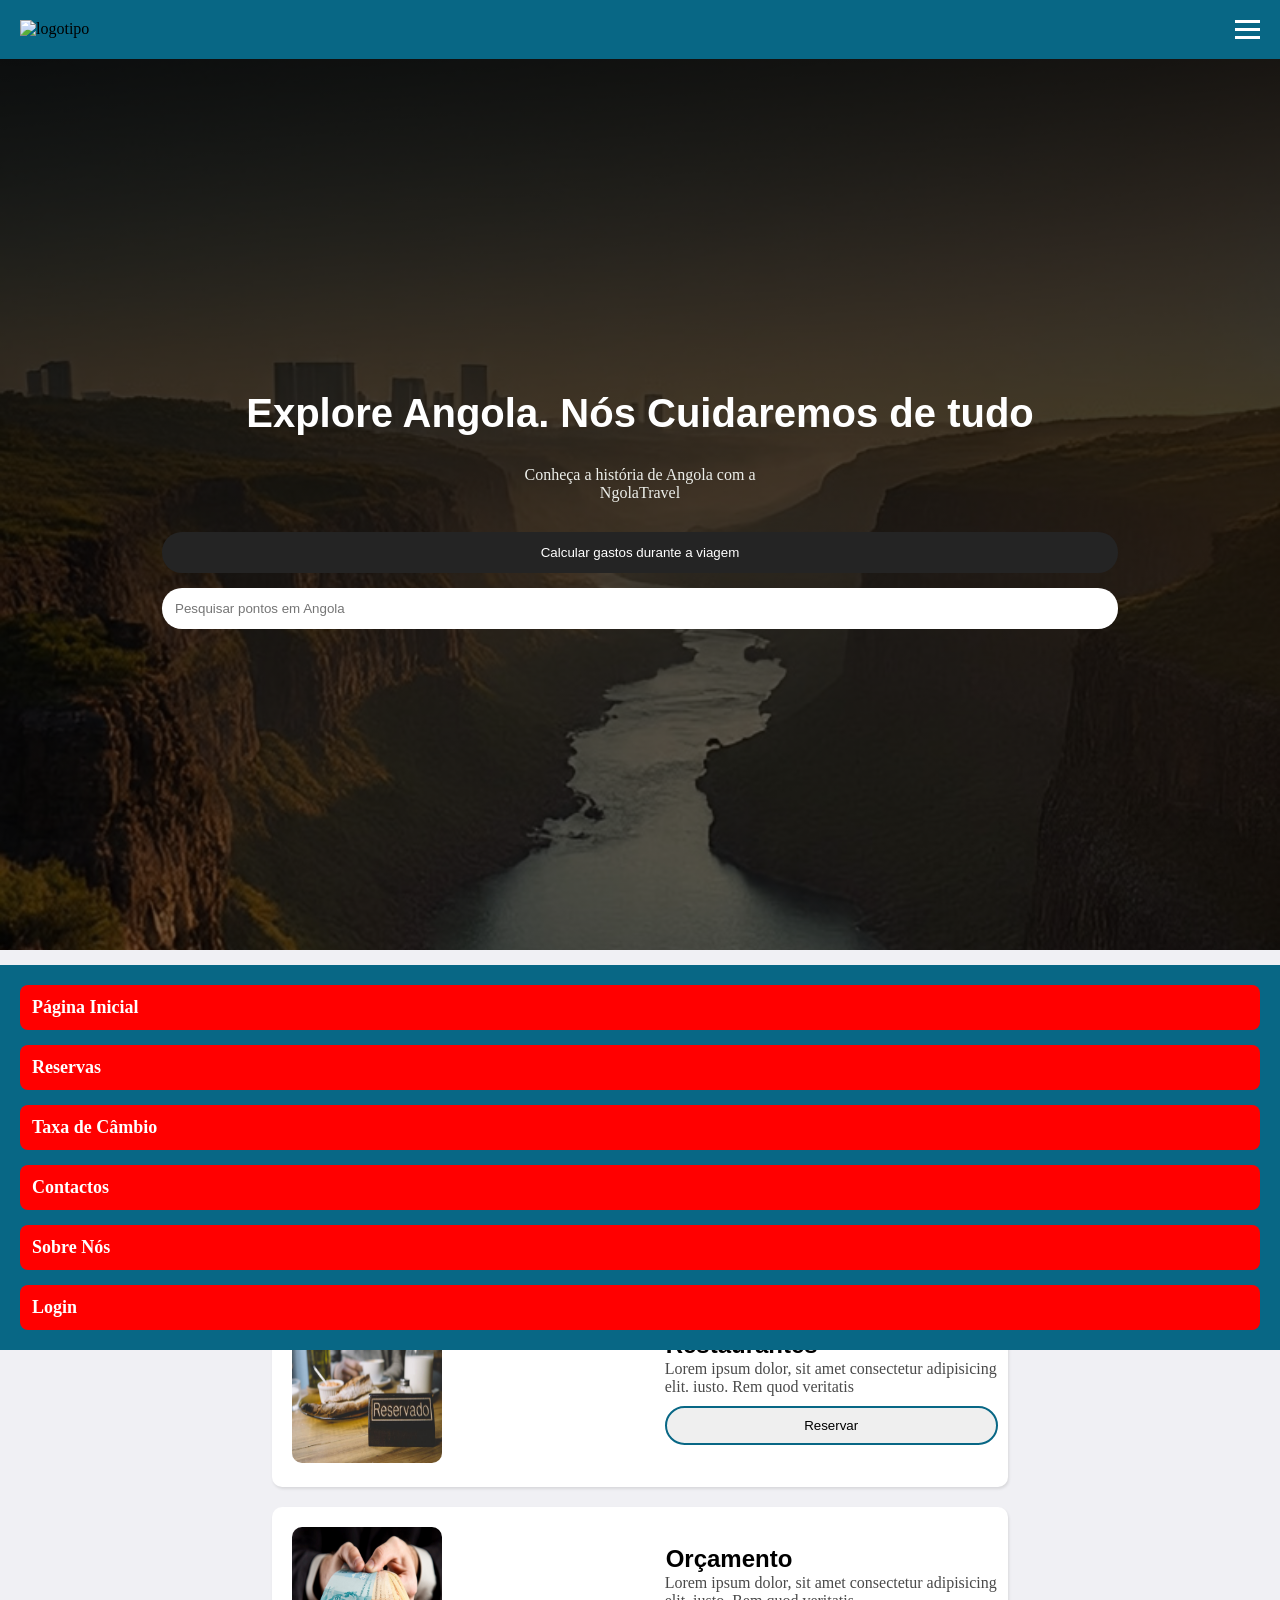
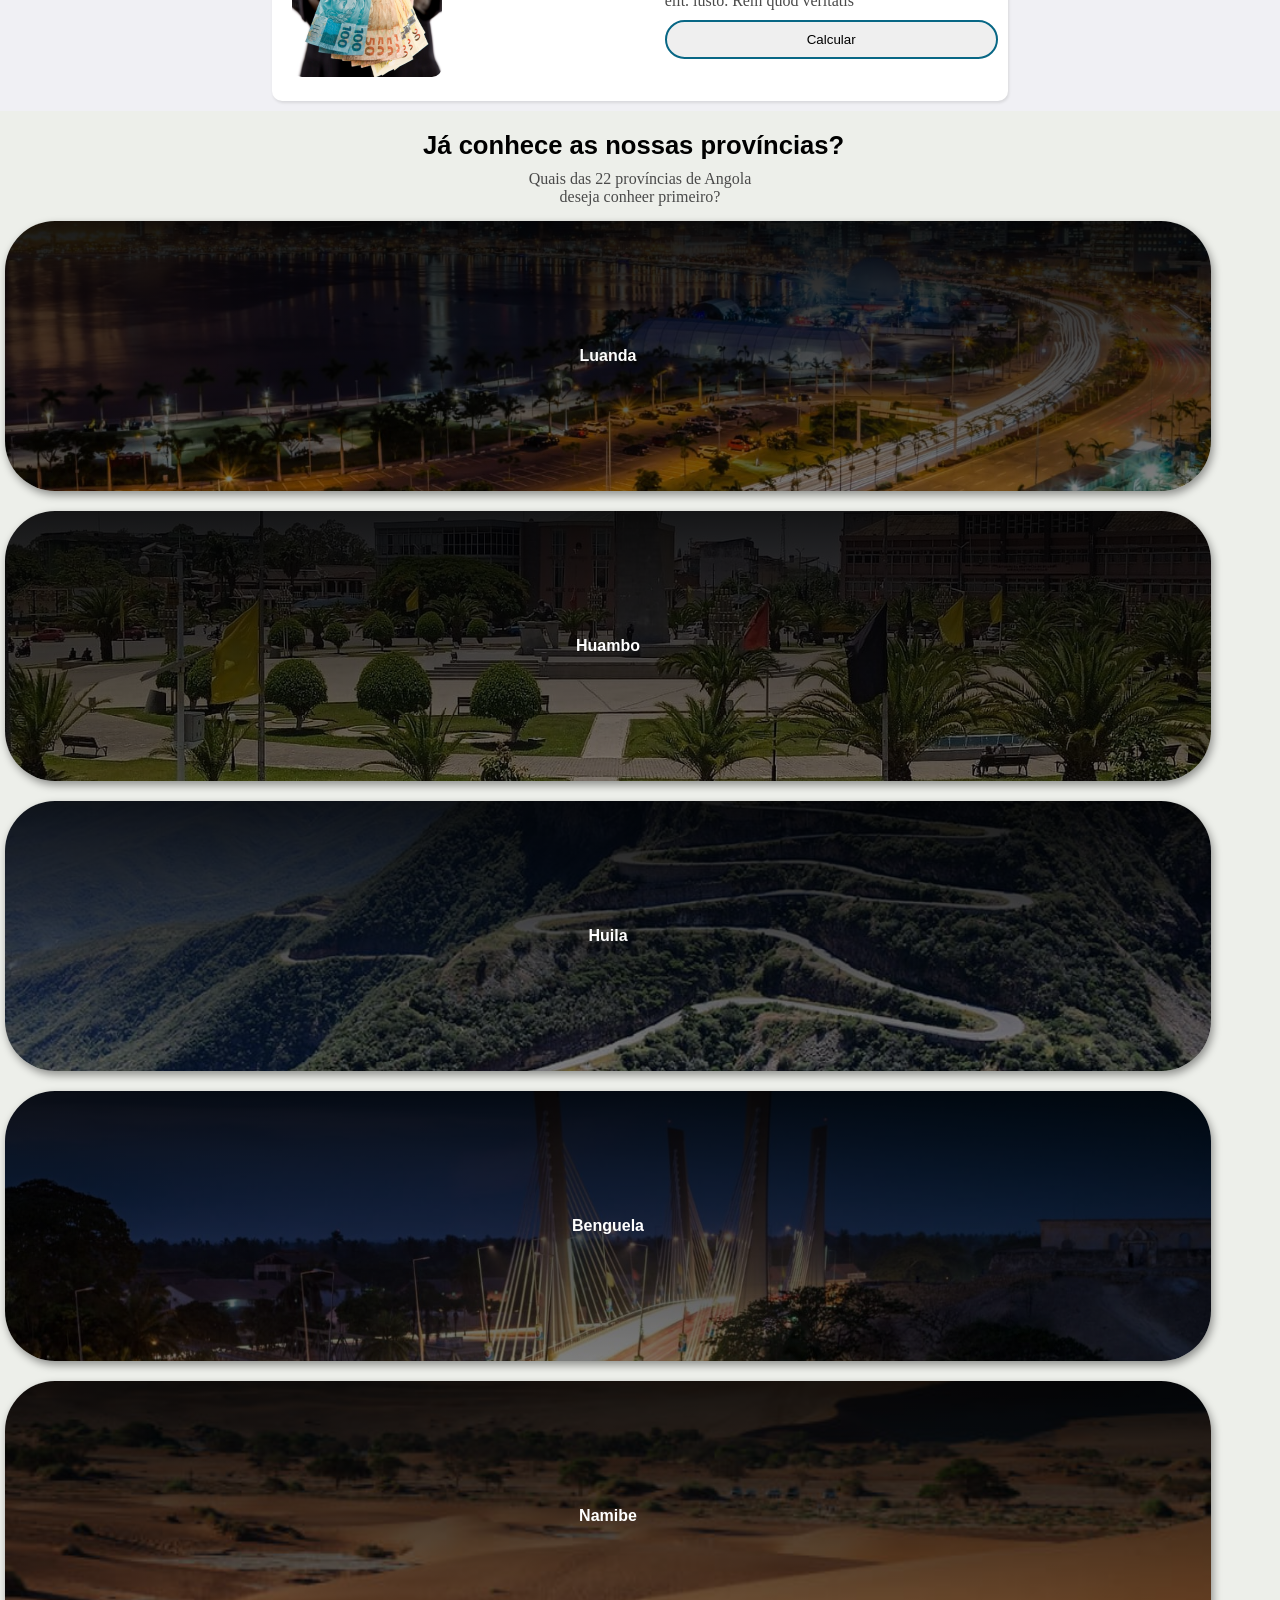
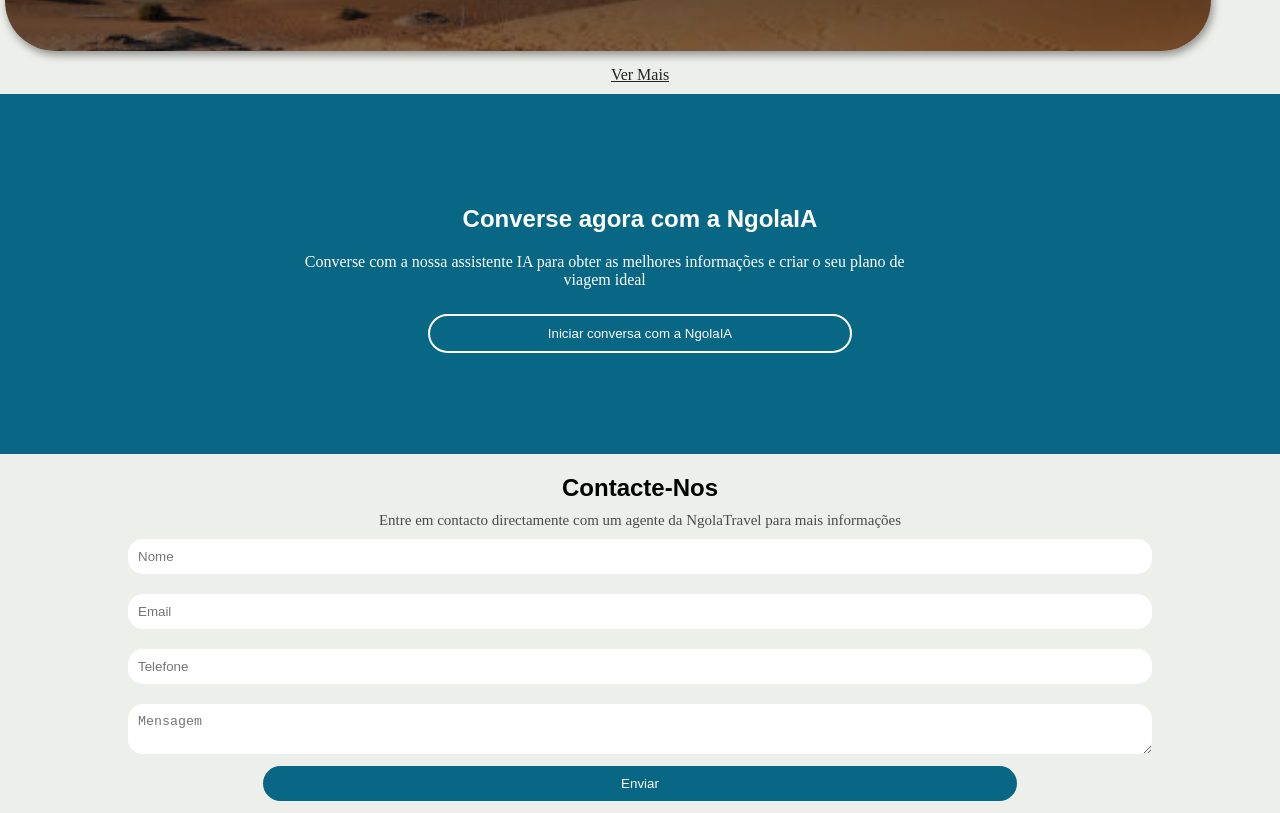
==== commit 5ca387a3: "Actualização" ====
--- a/index.html
+++ b/index.html
@@ -7,34 +7,30 @@
     <link rel="stylesheet" href="style.css" />
   </head>
   <body>
-    <header class="cabecalho">
-      <!--Incio do cabecalho-->
+   <header class="cabecalho">
+  <div class="logotipo">
+    <img src="img/logo.png" alt="logotipo" />
+  </div>
 
-      <div class="logotipo">
-        <img src="" alt="logotipo" />
-      </div>
+  <button id="btn_mobile" class="btn_mobile">
+    <span></span>
+    <span></span>
+    <span></span>
+  </button>
 
-      <nav id="nav_bar">
-        <ul class="listas">
-          <li class="list_item"><a href="index.html">Página Incial</a></li>
-          <li class="list_item"><a href="#">Reservas</a></li>
-          <li class="list_item"><a href="#">Taxa de Câmbio</a></li>
-          <li class="list_item"><a href="#contactos">Contactos</a></li>
-          <li class="list_item"><a href="#">Sobre Nós</a></li>
-          <li class="list_item"><a href="#">Login</a></li>
-        </ul>
-      </nav>
+  <nav id="nav_bar">
+    <ul class="listas">
+      <li><a href="index.html">Página Inicial</a></li>
+      <li><a href="#">Reservas</a></li>
+      <li><a href="#">Taxa de Câmbio</a></li>
+      <li><a href="#contactos"> Contactos</a></li>
+      <li><a href="#">Sobre Nós</a></li>
+      <li><a href="#"> Login</a></li>
+    </ul>
+  </nav>
+</header>
 
-      <div class="area_botao">
-        <!--Area do botao mobile-->
-        <button id="btn_mobile">
-          <img id="abrir" src="img/icone/menu.png" alt="menu_mobile" />
-          <img id="fechar" src="img/icone/fechar.png" alt="fechar" />
-        </button>
-      </div>
-    </header>
-    <!--Fim do cabelho-->
-
+<div id="overlay"></div>
     <main class="conteudo_principal">
       <section class="bem_vindo">
         <!--Sessão de boas vindas-->
--- a/style.css
+++ b/style.css
@@ -30,47 +30,103 @@
   top: 0;
   z-index: 9999;
 }
-
+/* BOTÃO MOBILE (hamburger) */
+.btn_mobile {
+  display: flex;
+  flex-direction: column;
+  gap: 5px;
+  background: none;
+  border: none;
+  cursor: pointer;
+  z-index: 10001;
+}
+
+.btn_mobile span {
+  width: 25px;
+  height: 3px;
+  background: white;
+  transition: 0.3s;
+}
+
+/* ANIMAÇÃO DO BOTÃO */
+.btn_mobile.active span:nth-child(1) {
+  transform: rotate(45deg) translate(5px, 5px);
+}
+.btn_mobile.active span:nth-child(2) {
+  opacity: 0;
+}
+.btn_mobile.active span:nth-child(3) {
+  transform: rotate(-45deg) translate(6px, -6px);
+}
+
+/* NAV MODERNO */
 #nav_bar {
-  /*css da nav*/
+  position: fixed;
+  left: 0;
+  bottom: -50%;
+  width: 100%;
   background-color: var(--cor-principal);
-  display: none;
+  transition: 0.4s ease-in-out;
+  z-index: 10000;
+}
+
+/* QUANDO ABRIR */
+#nav_bar.mostrar {
+  bottom: 0;
+}
+
+/* LISTA */
+.listas {
+  display: flex;
+  flex-direction: column;
+  gap: 15px;
+  padding: 20px;
+}
+
+.listas li {
+  list-style: none;
+  cursor: pointer;
+}
+
+/* LINKS */
+.listas li a {
+  color: white;
+  text-decoration: none;
+  font-size: 18px;
+  font-weight: 600;
+  padding: 12px;
+  display: block;
+  width: 100%;
+  height: 100%;
+  border-radius: 8px;
+  cursor: pointer;
+  background-color: red;
+}
+
+/* HOVER MODERNO */
+.listas a:hover {
+  background: rgba(255, 255, 255, 0.1);
+  transform: translateX(5px);
+  cursor: pointer;
+}
+
+/* OVERLAY ESCURO */
+#overlay {
   position: fixed;
-  display: none;
-  top: 76px;
-  bottom: 0;
-  right: 0;
-  width: 60%;
-  margin: 0;
-  padding: 0;
-}
-#nav_bar .listas {
-  display: flex;
-  flex-direction: column;
-  gap: 10px;
-  padding: 10px;
-  width: 95%;
-}
-
-#nav_bar .listas .list_item {
-  padding: 10px;
-}
-#nav_bar .listas .list_item:hover {
-  background-color: #046e95;
-  border-radius: 10px;
-}
-#nav_bar .listas .list_item a {
-  color: var(--cor-branca);
-  font-family: var(--font_titulo);
-  font-weight: 900;
-  width: 100%;
-  display: block;
+  top: 0;
+  left: 0;
+  width: 100%;
   height: 100%;
-}
-#nav_bar.mostrar {
-  /*Quando o menu abrir*/
-  display: flex;
-  transition: 0.5s ease-in-out;
+  background: rgba(0, 0, 0, 0.1);
+  opacity: 0;
+  visibility: hidden;
+  transition: 0.3s;
+  z-index: 9999;
+}
+
+#overlay.active {
+  opacity: 1;
+  visibility: visible;
 }
 .area_botao button {
   /*Botão mobile*/
@@ -166,7 +222,7 @@
 .servicos {
   height: auto;
   margin-top: -50px;
-  background-color:#F0F0F4;
+  background-color: #f0f0f4;
 }
 
 .servicos .info_servicos h2 {
@@ -203,9 +259,9 @@
   display: flex;
   flex-direction: column;
   justify-content: center;
-
-}
-.servicos .card_container .card .info_card  h2{
+  margin-bottom: 35px;
+}
+.servicos .card_container .card .info_card h2 {
   padding: 1px;
   font-family: var(--font_titulo);
 }
@@ -224,6 +280,7 @@
 .servicos .card_container .card .info_card .acao {
   padding: 10px;
   display: flex;
+  position: relative;
 }
 .servicos .card_container .card .info_card .acao button {
   padding: 10px 12px 10px 12px;
@@ -231,8 +288,10 @@
   border-radius: 20px;
   border: 2px solid var(--cor-principal);
   cursor: pointer;
-}
-.servicos .card_container .card .acao button a{
+  position: absolute;
+  left: 0;
+}
+.servicos .card_container .card .acao button a {
   color: var(--cor-preta);
 }
 .servicos .info_servicos {
@@ -411,7 +470,7 @@
   flex-direction: column;
   justify-content: center;
   align-items: center;
-  padding: 12 px;
+  padding: 12px;
   text-align: center;
   height: 40vh;
 }
@@ -420,13 +479,14 @@
   padding: 10px;
   font-family: var(--font_titulo);
 }
-.ngolaIa .info{
+.ngolaIa .info {
   display: flex;
   flex-direction: column;
   width: 90%;
   justify-content: center;
   align-items: center;
   justify-self: center;
+  align-self: center;
 }
 .ngolaIa .info span {
   color: #fff;
@@ -457,8 +517,8 @@
   padding: 10px;
   font-family: var(--font_titulo);
 }
-#contactos .cabeca_contactos p{
-  font-size: clamp(14px,2vw,15px);
+#contactos .cabeca_contactos p {
+  font-size: clamp(14px, 2vw, 15px);
   color: var(--cor-texto);
 }
 #contactos .dados {
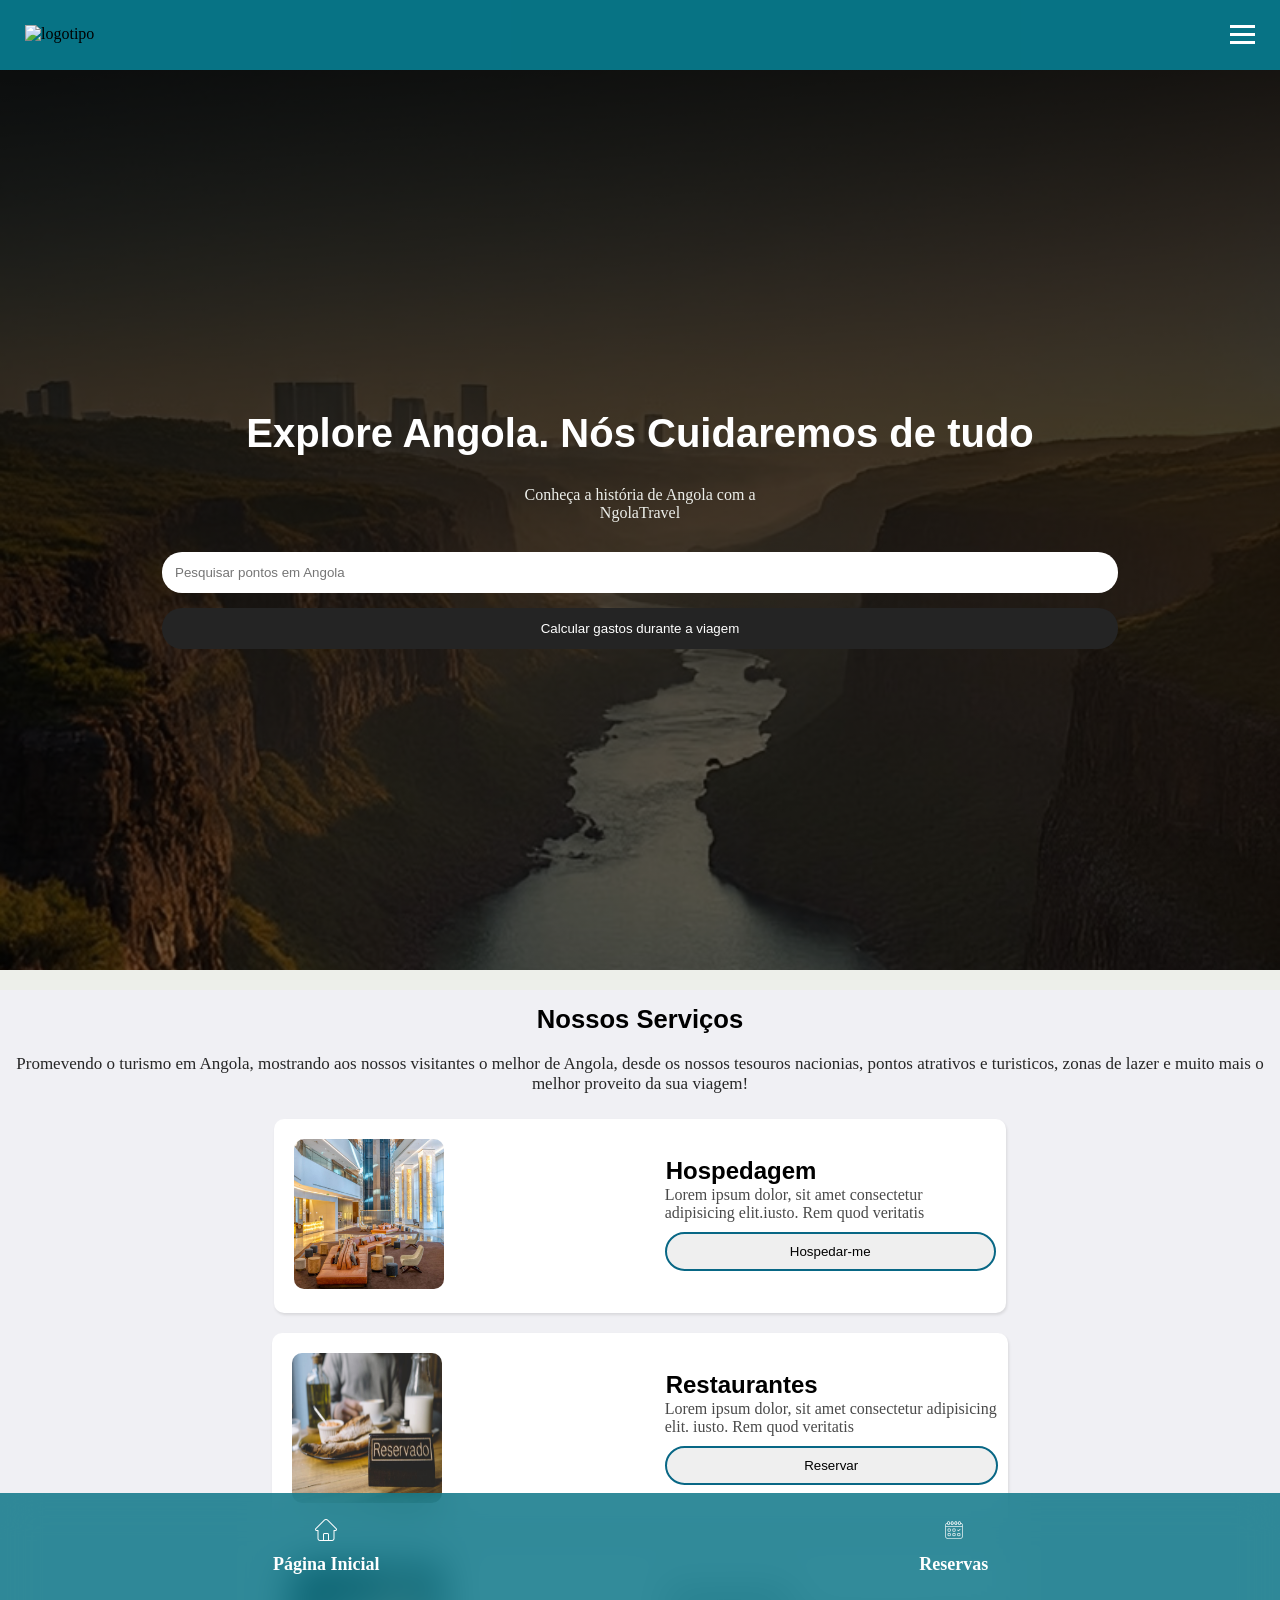
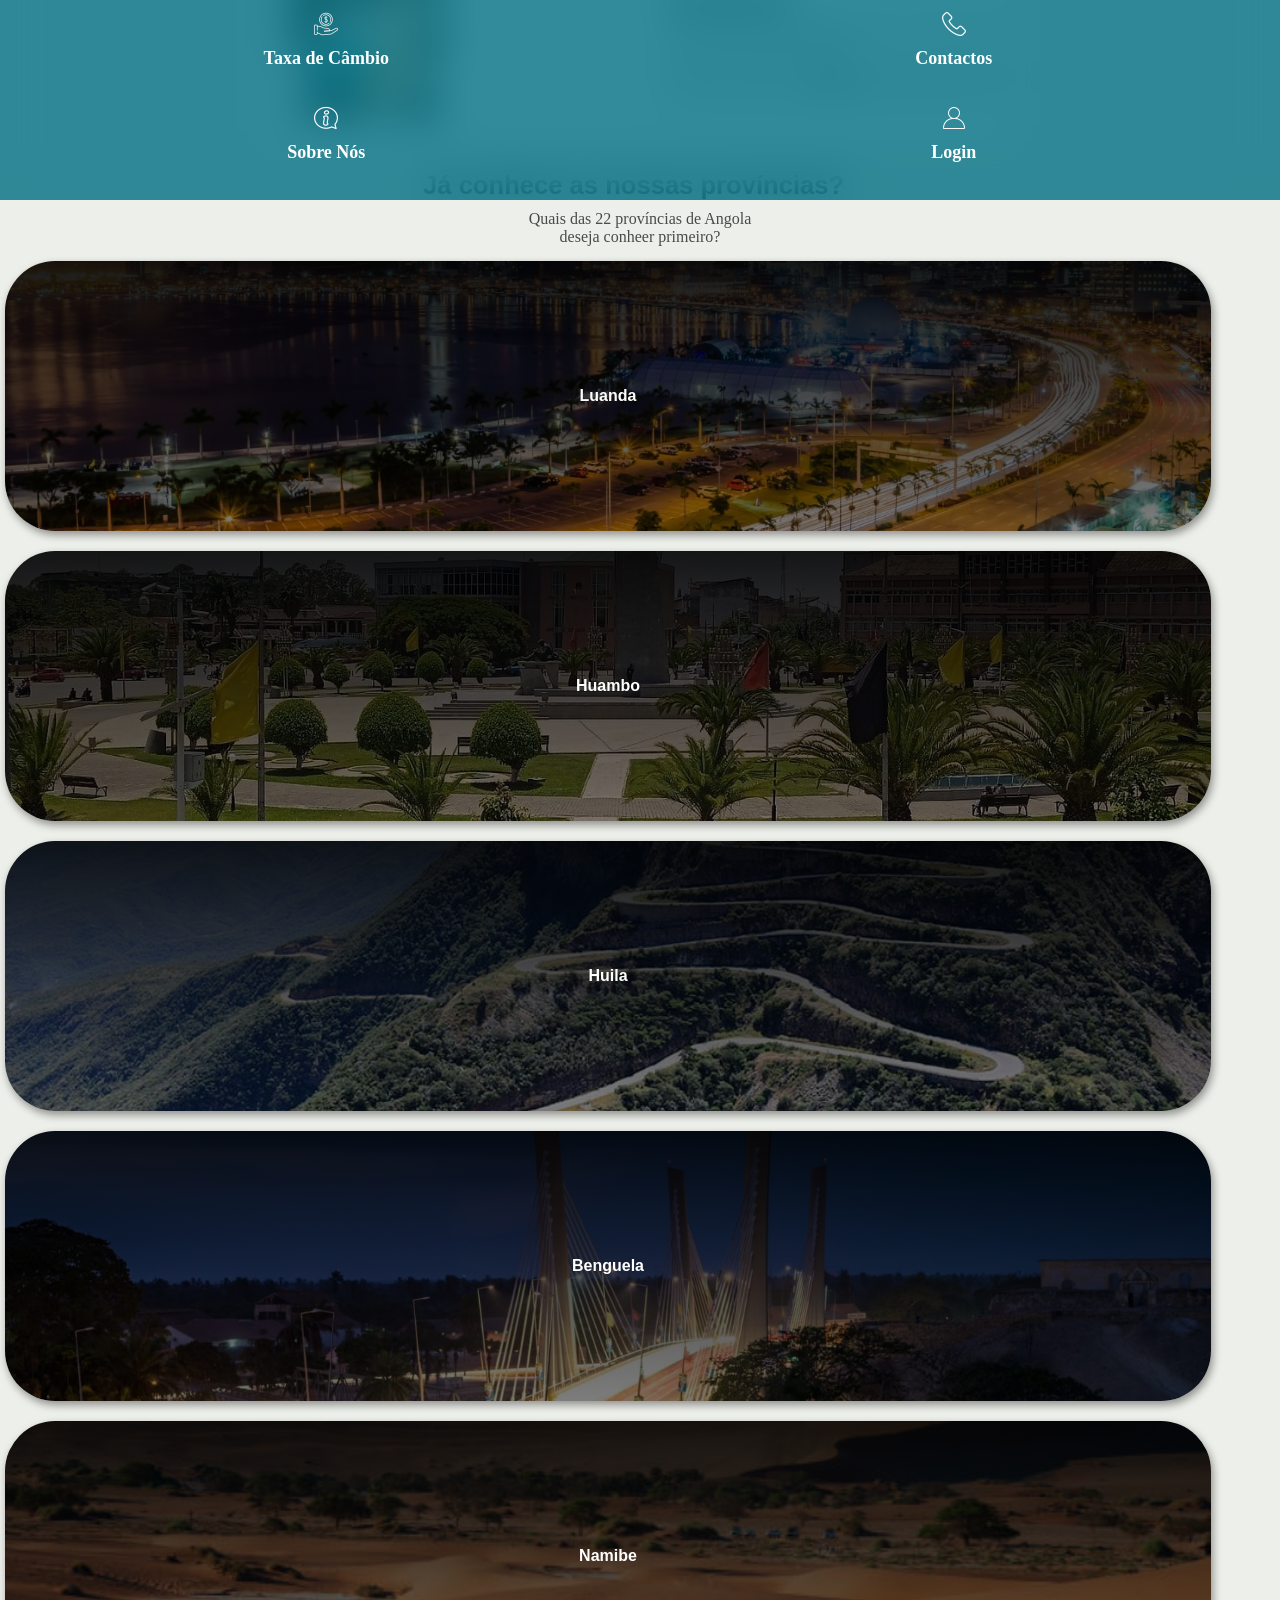
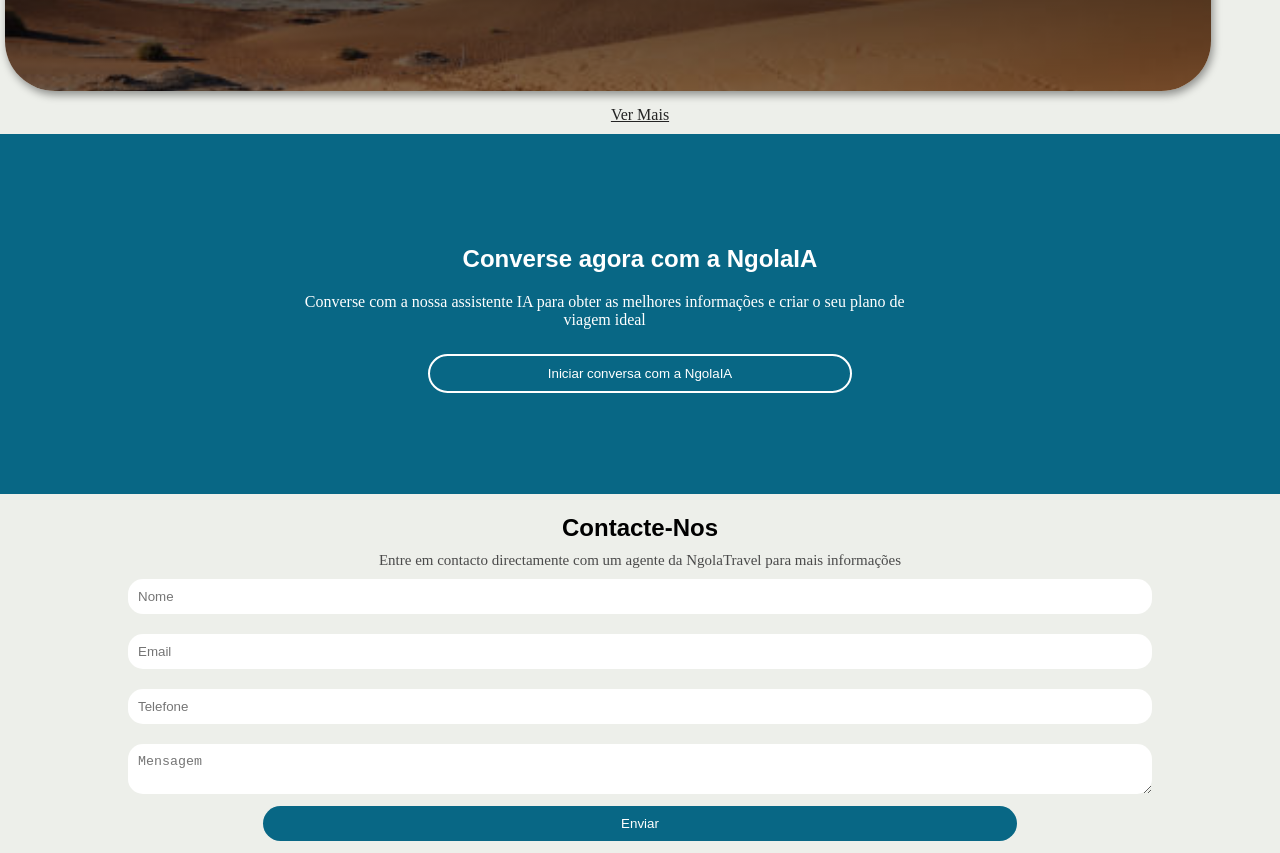
==== commit bba953e8: "Actualização Aletração do menu" ====
--- a/index.html
+++ b/index.html
@@ -7,30 +7,51 @@
     <link rel="stylesheet" href="style.css" />
   </head>
   <body>
-   <header class="cabecalho">
-  <div class="logotipo">
-    <img src="img/logo.png" alt="logotipo" />
-  </div>
-
-  <button id="btn_mobile" class="btn_mobile">
-    <span></span>
-    <span></span>
-    <span></span>
-  </button>
-
-  <nav id="nav_bar">
-    <ul class="listas">
-      <li><a href="index.html">Página Inicial</a></li>
-      <li><a href="#">Reservas</a></li>
-      <li><a href="#">Taxa de Câmbio</a></li>
-      <li><a href="#contactos"> Contactos</a></li>
-      <li><a href="#">Sobre Nós</a></li>
-      <li><a href="#"> Login</a></li>
-    </ul>
-  </nav>
-</header>
-
-<div id="overlay"></div>
+
+    <header class="cabecalho">
+      <div class="logotipo">
+        <img src="img/logo.png" alt="logotipo" />
+      </div>
+
+      <button id="btn_mobile" class="btn_mobile">
+        <span></span>
+        <span></span>
+        <span></span>
+      </button>
+
+      <nav id="nav_bar">
+        <ul class="listas">
+          <li>
+            <img src="img/icone/botao-home.png" alt="página Inicial">
+            <a href="index.html">Página Inicial</a>
+          </li>
+          <li>
+            <img src="img/icone/reserva.png" alt="reservas">
+            <a href="#">Reservas</a>
+          </li>
+
+          <li>
+            <img src="img/icone/pagamento-em-dinheiro.png" alt="cambio">
+            <a href="#">Taxa de Câmbio</a>
+          </li>
+
+          <li>
+            <img src="img/icone/telefone.png" alt="contactos">
+            <a href="#contactos"> Contactos</a>
+          </li>
+          <li>
+            <img src="img/icone/informacao.png" alt="sobre">
+            <a href="#">Sobre Nós</a>
+          </li>
+
+          <li>
+            <img src="img/icone/perfil-de-usuario.png" alt="login">
+            <a href="#"> Login</a>
+          </li>
+        </ul>
+      </nav>
+    </header>
+
     <main class="conteudo_principal">
       <section class="bem_vindo">
         <!--Sessão de boas vindas-->
@@ -46,8 +67,10 @@
         </div>
 
         <div class="acao">
-          <button><a href="gastos_viagem.html">Calcular gastos durante a viagem</a></button>
           <input type="text" placeholder="Pesquisar pontos em Angola" />
+          <button>
+            <a href="gastos_viagem.html">Calcular gastos durante a viagem</a>
+          </button>
         </div>
       </section>
       <!--Fim da sessão-->
@@ -70,12 +93,14 @@
 
             <div class="info_card">
               <h2>Hospedagem</h2>
-              <span>Lorem ipsum dolor, sit amet consectetur adipisicing elit.iusto. Rem quod veritatis</span>
+              <span
+                >Lorem ipsum dolor, sit amet consectetur adipisicing elit.iusto.
+                Rem quod veritatis</span
+              >
               <div class="acao">
                 <button>Hospedar-me</button>
               </div>
             </div>
-
           </div>
           <div class="card">
             <div class="imagem_card">
@@ -84,12 +109,14 @@
 
             <div class="info_card">
               <h2>Restaurantes</h2>
-              <span>Lorem ipsum dolor, sit amet consectetur adipisicing elit. iusto. Rem quod veritatis</span>
+              <span
+                >Lorem ipsum dolor, sit amet consectetur adipisicing elit.
+                iusto. Rem quod veritatis</span
+              >
               <div class="acao">
                 <button>Reservar</button>
               </div>
             </div>
-
           </div>
           <div class="card">
             <div class="imagem_card">
@@ -98,17 +125,17 @@
 
             <div class="info_card">
               <h2>Orçamento</h2>
-              <span>Lorem ipsum dolor, sit amet consectetur adipisicing elit. iusto. Rem quod veritatis</span>
+              <span
+                >Lorem ipsum dolor, sit amet consectetur adipisicing elit.
+                iusto. Rem quod veritatis</span
+              >
               <div class="acao">
                 <button><a href="html/gastos_viagem.html">Calcular</a></button>
               </div>
             </div>
-
-          </div>
-
-        </div>
-      </section>
-
+          </div>
+        </div>
+      </section>
 
       <section class="provincias">
         <!--Incio da sessão das provincias de Angola-->
@@ -160,7 +187,7 @@
           <h2>Converse agora com a NgolaIA</h2>
           <div class="info">
             <span
-              >Converse com a nossa assistente IA  para obter as melhores
+              >Converse com a nossa assistente IA para obter as melhores
               informações e criar o seu plano de viagem ideal</span
             >
           </div>
--- a/style.css
+++ b/style.css
@@ -15,6 +15,7 @@
   --font_titulo: Arial, Helvetica;
   --cor-preta_segundaria: #242424;
 }
+  
 body {
   background-color: var(--fundo-corpo);
 }
@@ -23,13 +24,15 @@
   /*Css do header**/
   width: 100%;
   display: flex;
-  padding: 20px;
+  padding: 25px;
+  height: 70px;
   justify-content: space-between;
-  background-color: var(--cor-principal);
+  background: rgba(2, 112, 131, 0.977);
   position: fixed;
   top: 0;
   z-index: 9999;
 }
+
 /* BOTÃO MOBILE (hamburger) */
 .btn_mobile {
   display: flex;
@@ -63,9 +66,10 @@
 #nav_bar {
   position: fixed;
   left: 0;
-  bottom: -50%;
-  width: 100%;
-  background-color: var(--cor-principal);
+  bottom: -100%;
+  width: 100%;
+  background: rgba(2, 112, 131, 0.808);
+  backdrop-filter: blur(20px);
   transition: 0.4s ease-in-out;
   z-index: 10000;
 }
@@ -77,8 +81,8 @@
 
 /* LISTA */
 .listas {
-  display: flex;
-  flex-direction: column;
+  display: grid;
+  grid-template-columns: 1fr 1fr ;
   gap: 15px;
   padding: 20px;
 }
@@ -86,6 +90,12 @@
 .listas li {
   list-style: none;
   cursor: pointer;
+  display: flex;
+  padding: 5px;
+  flex-direction: column;
+  justify-content: center;
+  align-items: center;
+  justify-self: center;
 }
 
 /* LINKS */
@@ -100,56 +110,23 @@
   height: 100%;
   border-radius: 8px;
   cursor: pointer;
-  background-color: red;
 }
 
 /* HOVER MODERNO */
-.listas a:hover {
-  background: rgba(255, 255, 255, 0.1);
+.listas li:hover {
+  background: rgba(1, 180, 200, 0.219);
   transform: translateX(5px);
   cursor: pointer;
-}
-
-/* OVERLAY ESCURO */
-#overlay {
-  position: fixed;
-  top: 0;
-  left: 0;
-  width: 100%;
-  height: 100%;
-  background: rgba(0, 0, 0, 0.1);
-  opacity: 0;
-  visibility: hidden;
-  transition: 0.3s;
-  z-index: 9999;
-}
-
-#overlay.active {
-  opacity: 1;
-  visibility: visible;
-}
-.area_botao button {
-  /*Botão mobile*/
-  background-color: transparent;
-  border: none;
-}
-.area_botao #fechar {
-  display: none;
-}
-
-.area_botao #btn_mobile.mostrar #fechar {
-  display: flex;
-}
-.area_botao #btn_mobile.mostrar #abrir {
-  display: none;
-}
+  border-radius: 10px;
+}
+
 .conteudo_principal .bem_vindo {
   display: flex;
   flex-direction: column;
   justify-content: center;
   align-items: center;
   padding: 30px;
-  margin: 50px auto;
+  margin: 70px auto;
   background: rgba(21, 21, 21, 0.9);
   background:
     linear-gradient(rgba(0, 0, 0, 0.9), rgba(0, 0, 0, 0.5)),
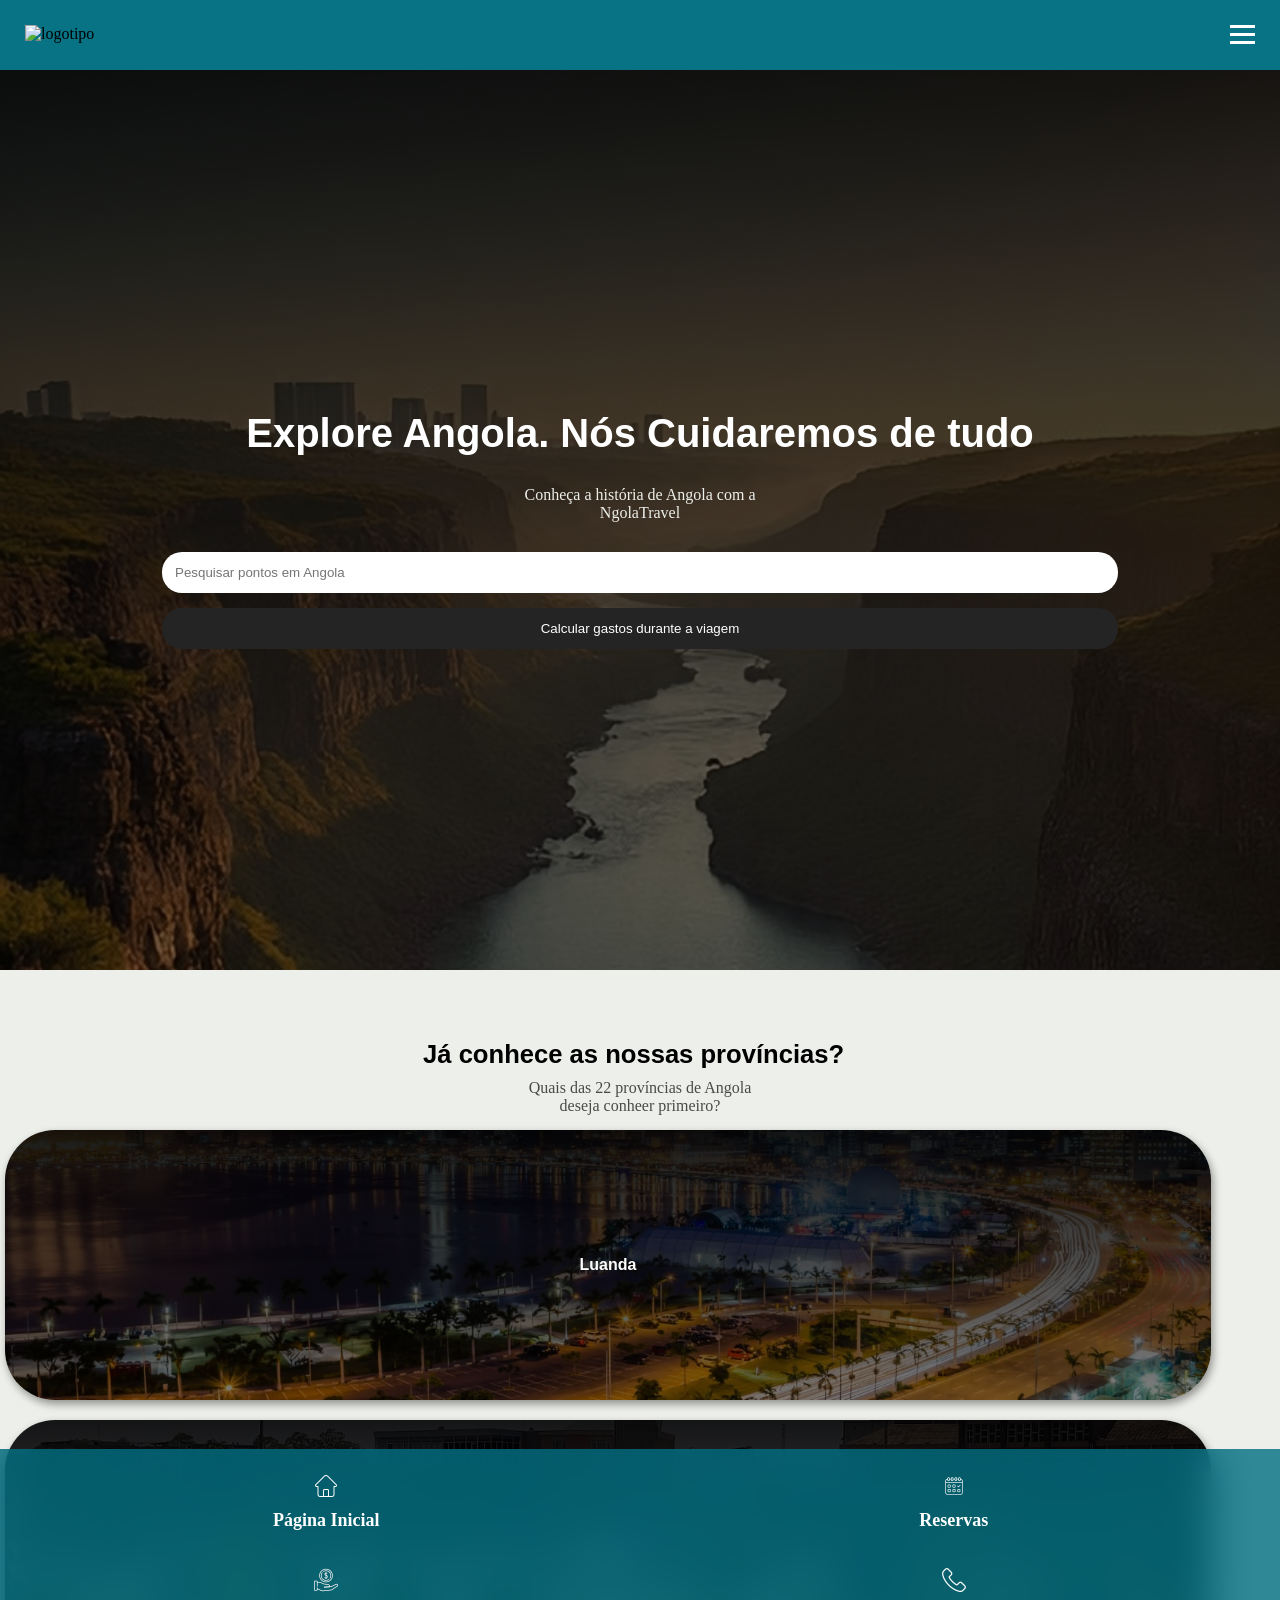
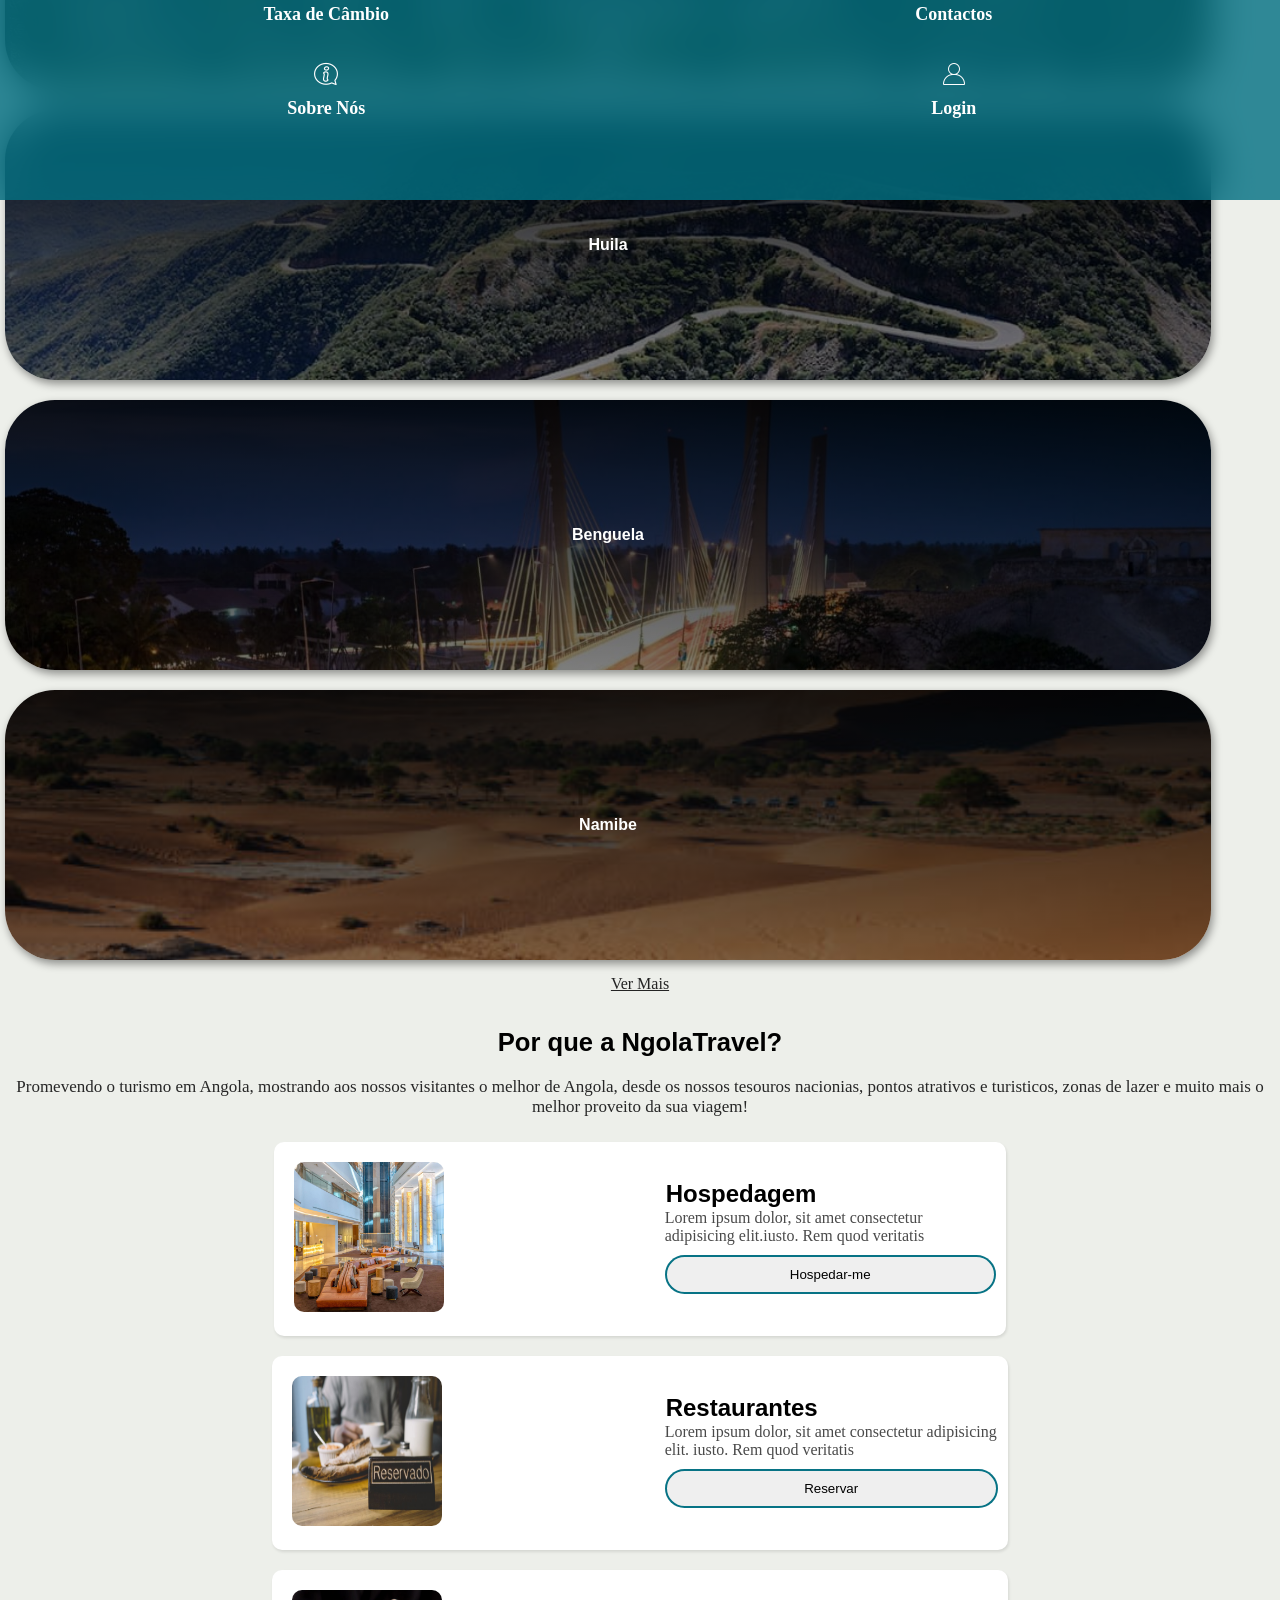
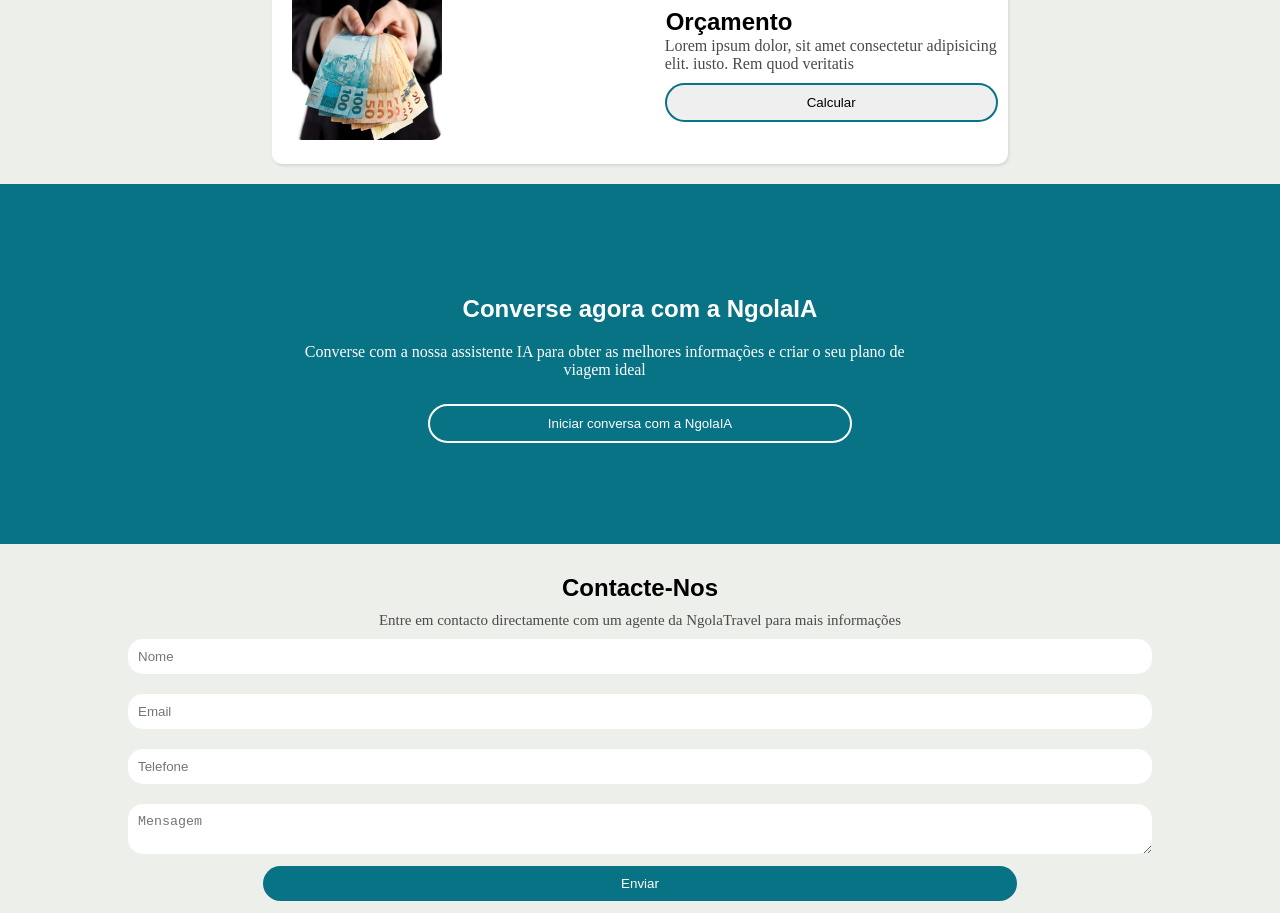
==== commit a0346771: "Actualização mudança do menu" ====
--- a/index.html
+++ b/index.html
@@ -75,9 +75,55 @@
       </section>
       <!--Fim da sessão-->
 
+      
+      <section class="provincias">
+        <!--Incio da sessão das provincias de Angola-->
+
+        <div class="titulo">
+          <h2>Já conhece as nossas províncias?</h2>
+        </div>
+        <div class="frase_curta">
+          <span
+            >Quais das 22 províncias de Angola<br />deseja conheer
+            primeiro?</span
+          >
+        </div>
+
+        <div class="container_img">
+          <a href="html/luanda.html" class="luanda">
+            <div class="imagem1">
+              <span>Luanda</span>
+            </div>
+          </a>
+          <a href="html/huambo.html" class="huambo">
+            <div class="imagem2">
+              <span>Huambo</span>
+            </div>
+          </a>
+          <a href="html/huila.html" class="huila">
+            <div class="imagem3">
+              <span>Huila</span>
+            </div>
+          </a>
+          <a href="html/benguela.html" class="benguela">
+            <div class="imagem4">
+              <span>Benguela</span>
+            </div>
+          </a>
+          <a href="html/namibe.html" class="namibe">
+            <div class="imagem5">
+              <span>Namibe</span>
+            </div>
+          </a>
+        </div>
+        <div class="link">
+          <a href="#">Ver Mais</a>
+        </div>
+      </section>
+
       <section class="servicos">
         <div class="info_servicos">
-          <h2>Nossos Serviços</h2>
+          <h2>Por que a NgolaTravel?</h2>
           <p>
             Promevendo o turismo em Angola, mostrando aos nossos visitantes o
             melhor de Angola, desde os nossos tesouros nacionias, pontos
@@ -137,51 +183,6 @@
         </div>
       </section>
 
-      <section class="provincias">
-        <!--Incio da sessão das provincias de Angola-->
-
-        <div class="titulo">
-          <h2>Já conhece as nossas províncias?</h2>
-        </div>
-        <div class="frase_curta">
-          <span
-            >Quais das 22 províncias de Angola<br />deseja conheer
-            primeiro?</span
-          >
-        </div>
-
-        <div class="container_img">
-          <a href="html/luanda.html" class="luanda">
-            <div class="imagem1">
-              <span>Luanda</span>
-            </div>
-          </a>
-          <a href="html/huambo.html" class="huambo">
-            <div class="imagem2">
-              <span>Huambo</span>
-            </div>
-          </a>
-          <a href="html/huila.html" class="huila">
-            <div class="imagem3">
-              <span>Huila</span>
-            </div>
-          </a>
-          <a href="html/benguela.html" class="benguela">
-            <div class="imagem4">
-              <span>Benguela</span>
-            </div>
-          </a>
-          <a href="html/namibe.html" class="namibe">
-            <div class="imagem5">
-              <span>Namibe</span>
-            </div>
-          </a>
-        </div>
-        <div class="link">
-          <a href="#">Ver Mais</a>
-        </div>
-      </section>
-
       <section class="ngolaIa">
         <div class="ngolaIa_info">
           <h2>Converse agora com a NgolaIA</h2>
--- a/style.css
+++ b/style.css
@@ -7,7 +7,7 @@
   scroll-behavior: smooth;
 }
 :root {
-  --cor-principal: #086785;
+  --cor-principal: rgba(2, 112, 131, 0.977);
   --cor-branca: white;
   --cor-preta: black;
   --cor-texto: #4a4a4a;
@@ -72,6 +72,7 @@
   backdrop-filter: blur(20px);
   transition: 0.4s ease-in-out;
   z-index: 10000;
+  height: 39vh;
 }
 
 /* QUANDO ABRIR */
@@ -85,6 +86,8 @@
   grid-template-columns: 1fr 1fr ;
   gap: 15px;
   padding: 20px;
+  justify-content: center;
+  align-items: center;
 }
 
 .listas li {
@@ -110,6 +113,7 @@
   height: 100%;
   border-radius: 8px;
   cursor: pointer;
+  white-space: nowrap;
 }
 
 /* HOVER MODERNO */
@@ -118,6 +122,7 @@
   transform: translateX(5px);
   cursor: pointer;
   border-radius: 10px;
+  transition: 0.5s;
 }
 
 .conteudo_principal .bem_vindo {
@@ -196,89 +201,6 @@
   border-radius: 20px;
 }
 /*Fim da sessão de boas vindas*/
-.servicos {
-  height: auto;
-  margin-top: -50px;
-  background-color: #f0f0f4;
-}
-
-.servicos .info_servicos h2 {
-  color: black;
-  font-family: var(--font_titulo);
-  padding: 10px;
-  font-size: clamp(25px, 2vw, 30px);
-}
-
-.servicos .info_servicos p {
-  color: #272727;
-  padding: 10px;
-  font-size: clamp(16px, 2vw, 17px);
-}
-.servicos .card_container {
-  display: flex;
-  flex-direction: column;
-  justify-content: center;
-  align-items: center;
-  padding: 10px;
-  gap: 20px;
-}
-.servicos .card_container .card {
-  width: auto;
-  height: 50%;
-  display: flex;
-  background-color: var(--cor-branca);
-  border-radius: 10px;
-  box-shadow: 1px 2px 3px rgba(0, 0, 0, 0.1);
-}
-.servicos .card_container .card .info_card {
-  padding: 10px;
-  width: 100%;
-  display: flex;
-  flex-direction: column;
-  justify-content: center;
-  margin-bottom: 35px;
-}
-.servicos .card_container .card .info_card h2 {
-  padding: 1px;
-  font-family: var(--font_titulo);
-}
-.servicos .card_container .card .info_card span {
-  color: var(--cor-texto);
-}
-.servicos .card_container .card .imagem_card {
-  width: 100%;
-  margin: 20px;
-}
-.servicos .card_container .card .imagem_card img {
-  width: 150px;
-  height: 150px;
-  border-radius: 10px;
-}
-.servicos .card_container .card .info_card .acao {
-  padding: 10px;
-  display: flex;
-  position: relative;
-}
-.servicos .card_container .card .info_card .acao button {
-  padding: 10px 12px 10px 12px;
-  width: 100%;
-  border-radius: 20px;
-  border: 2px solid var(--cor-principal);
-  cursor: pointer;
-  position: absolute;
-  left: 0;
-}
-.servicos .card_container .card .acao button a {
-  color: var(--cor-preta);
-}
-.servicos .info_servicos {
-  display: flex;
-  flex-direction: column;
-  justify-content: center;
-  align-items: center;
-  text-align: center;
-  padding: 5px;
-}
 
 .provincias {
   margin-top: 20px;
@@ -410,7 +332,7 @@
 .provincias .container_img .namibe {
   background: rgba(21, 21, 21, 0.9);
   background:
-    linear-gradient(rgba(0, 0, 0, 0.9), rgba(0, 0, 0, 0.5)),
+  linear-gradient(rgba(0, 0, 0, 0.9), rgba(0, 0, 0, 0.5)),
     url(img/provincias/namibe.jpg);
   background-size: cover;
   background-position: 43%;
@@ -441,6 +363,88 @@
   text-decoration: underline;
 }
 
+.servicos {
+  height: auto;
+  margin-top: 10px;
+}
+
+.servicos .info_servicos h2 {
+  color: black;
+  font-family: var(--font_titulo);
+  padding: 10px;
+  font-size: clamp(25px, 2vw, 30px);
+}
+
+.servicos .info_servicos p {
+  color: #272727;
+  padding: 10px;
+  font-size: clamp(16px, 2vw, 17px);
+}
+.servicos .card_container {
+  display: flex;
+  flex-direction: column;
+  justify-content: center;
+  align-items: center;
+  padding: 10px;
+  gap: 20px;
+}
+.servicos .card_container .card {
+  width: auto;
+  height: 50%;
+  display: flex;
+  background-color: var(--cor-branca);
+  border-radius: 10px;
+  box-shadow: 1px 2px 3px rgba(0, 0, 0, 0.1);
+}
+.servicos .card_container .card .info_card {
+  padding: 10px;
+  width: 100%;
+  display: flex;
+  flex-direction: column;
+  justify-content: center;
+  margin-bottom: 35px;
+}
+.servicos .card_container .card .info_card h2 {
+  padding: 1px;
+  font-family: var(--font_titulo);
+}
+.servicos .card_container .card .info_card span {
+  color: var(--cor-texto);
+}
+.servicos .card_container .card .imagem_card {
+  width: 100%;
+  margin: 20px;
+}
+.servicos .card_container .card .imagem_card img {
+  width: 150px;
+  height: 150px;
+  border-radius: 10px;
+}
+.servicos .card_container .card .info_card .acao {
+  padding: 10px;
+  display: flex;
+  position: relative;
+}
+.servicos .card_container .card .info_card .acao button {
+  padding: 10px 12px 10px 12px;
+  width: 100%;
+  border-radius: 20px;
+  border: 2px solid var(--cor-principal);
+  cursor: pointer;
+  position: absolute;
+  left: 0;
+}
+.servicos .card_container .card .acao button a {
+  color: var(--cor-preta);
+}
+.servicos .info_servicos {
+  display: flex;
+  flex-direction: column;
+  justify-content: center;
+  align-items: center;
+  text-align: center;
+  padding: 5px;
+}
 .ngolaIa {
   background-color: var(--cor-principal);
   display: flex;
@@ -450,6 +454,7 @@
   padding: 12px;
   text-align: center;
   height: 40vh;
+  margin: 10px auto;
 }
 .ngolaIa h2 {
   color: var(--cor-branca);
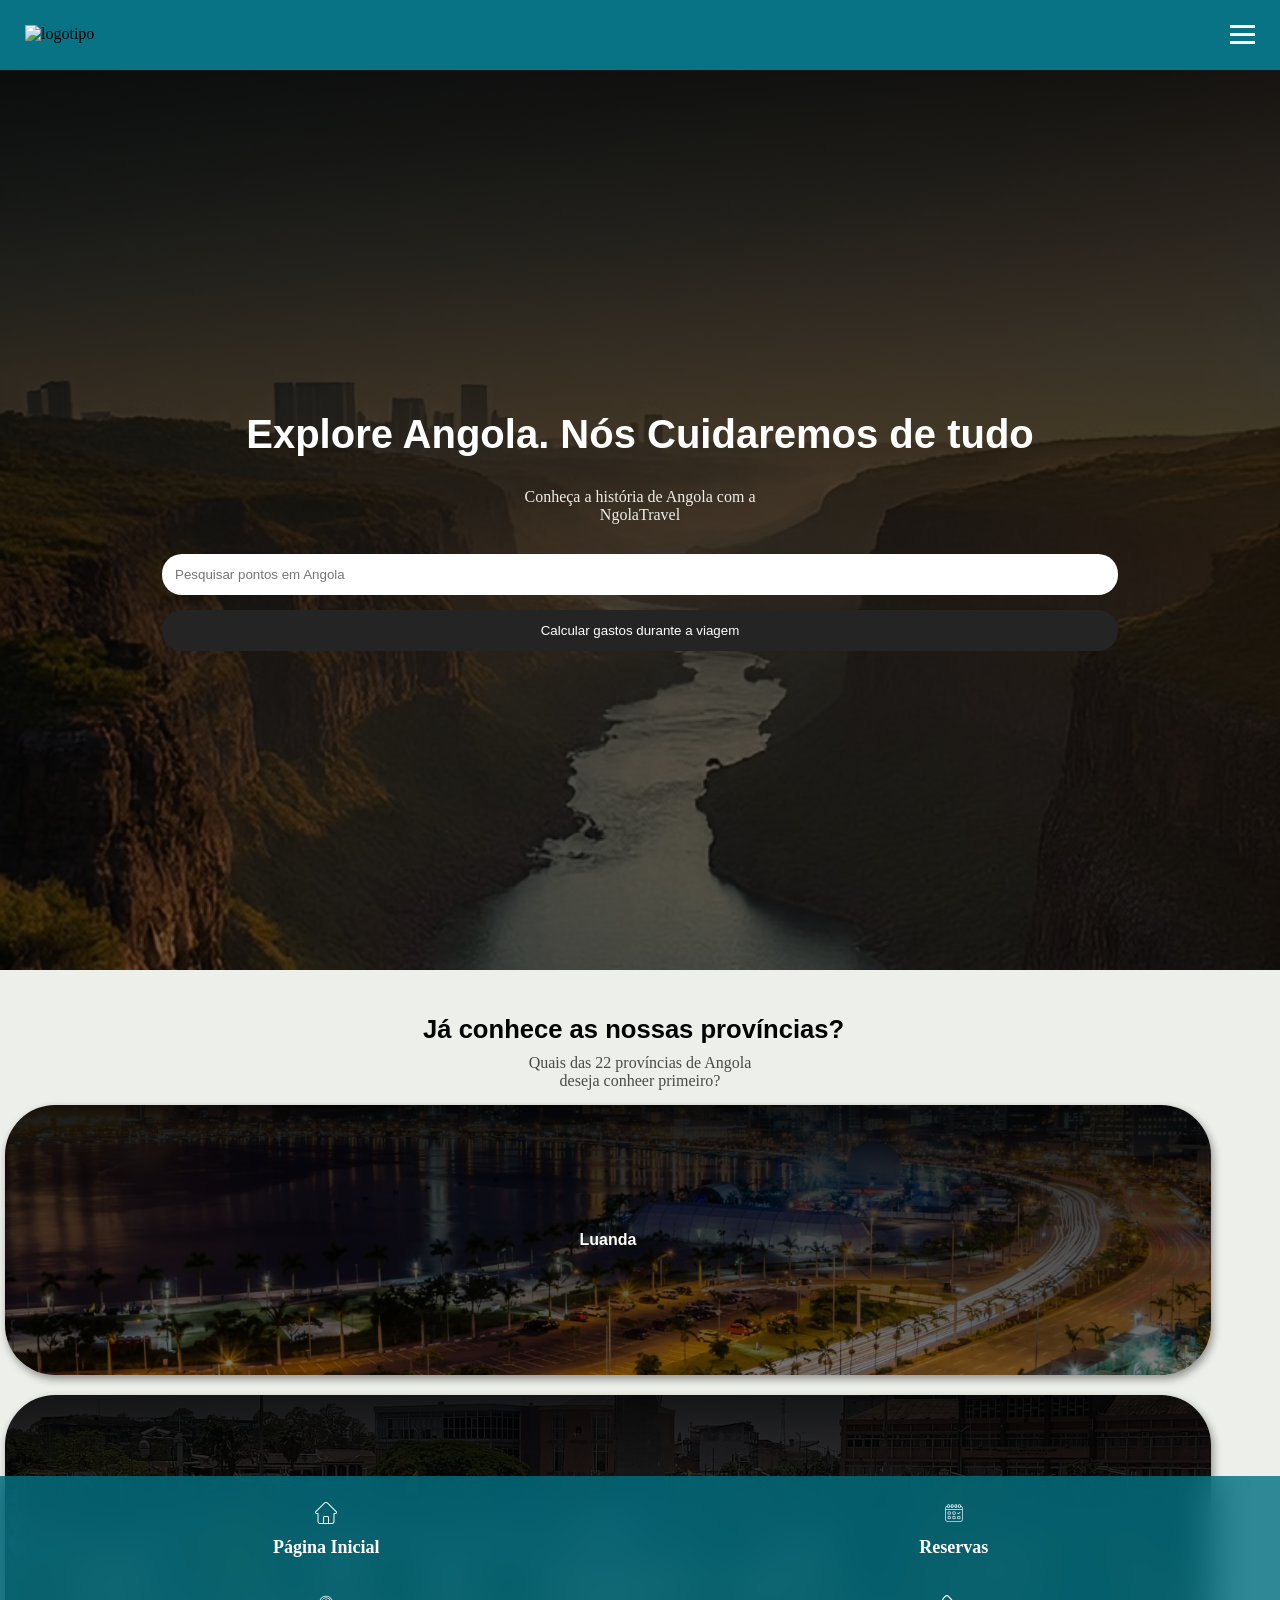
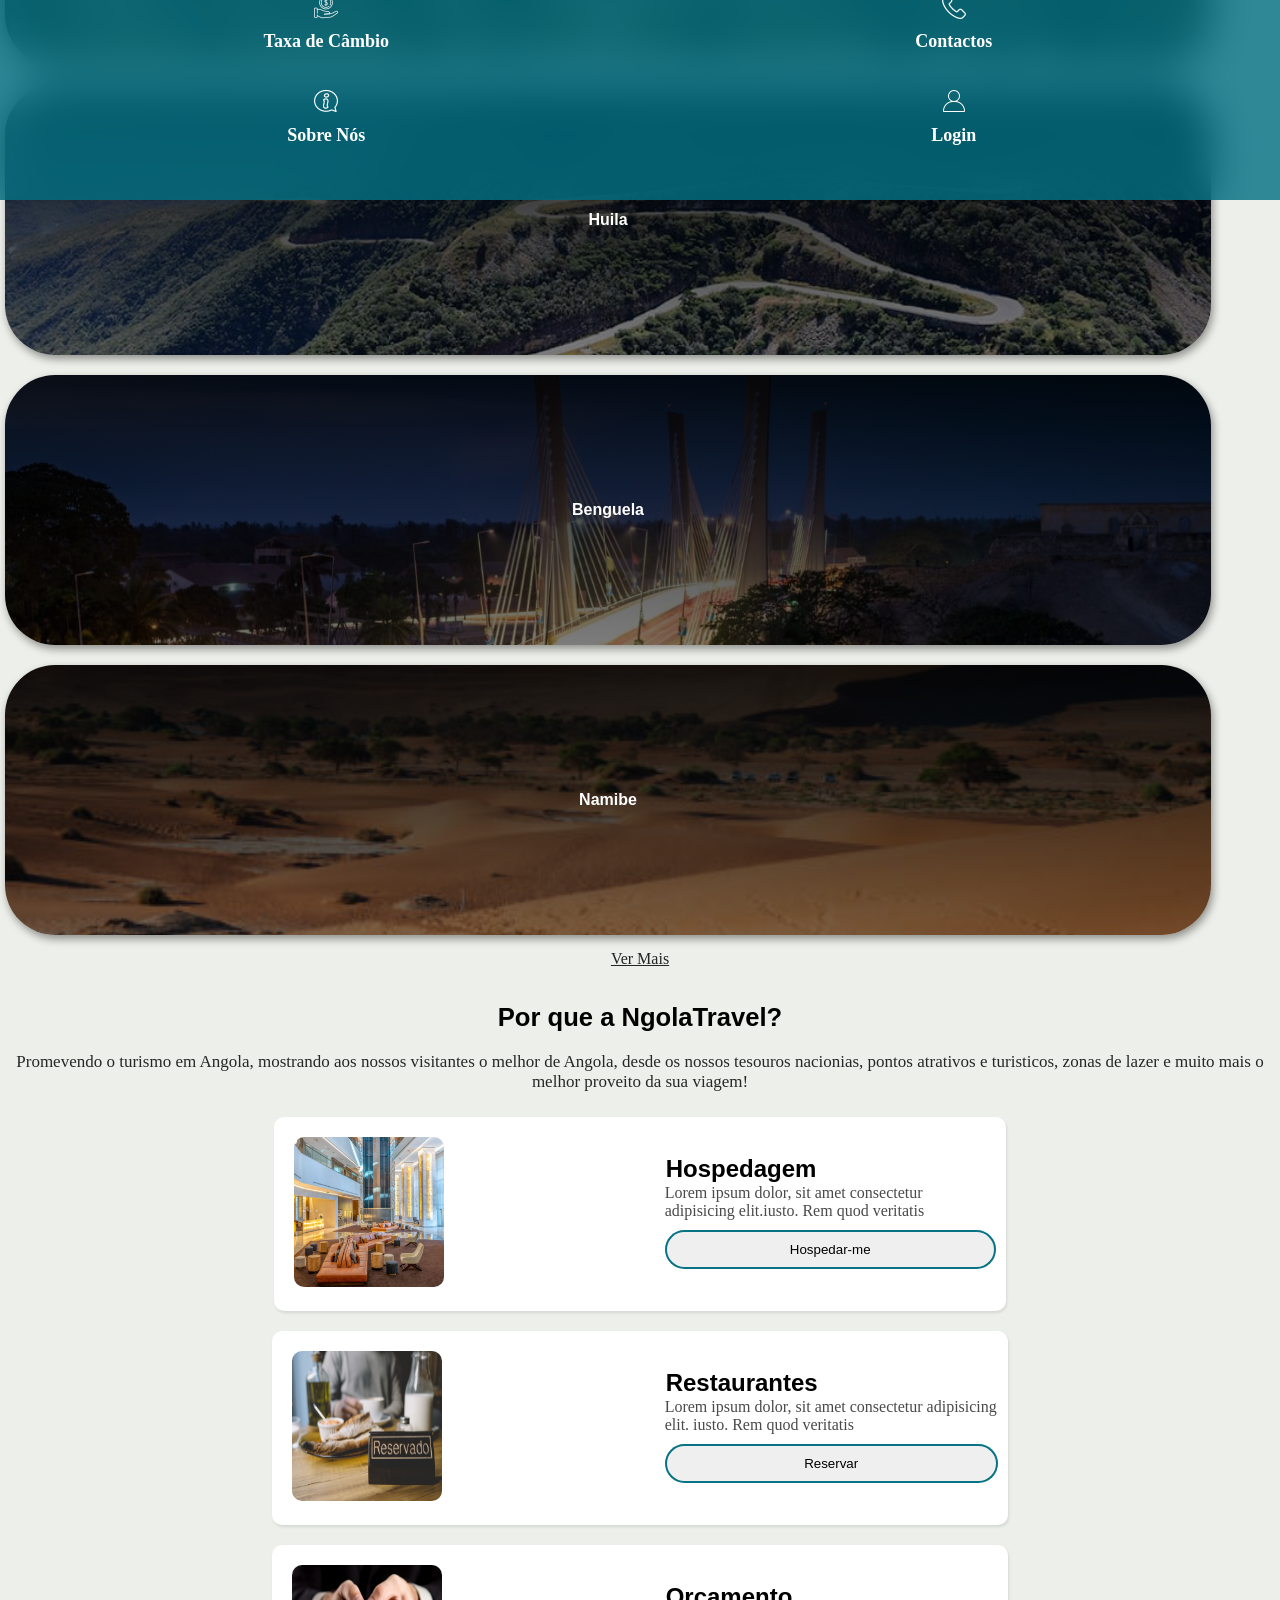
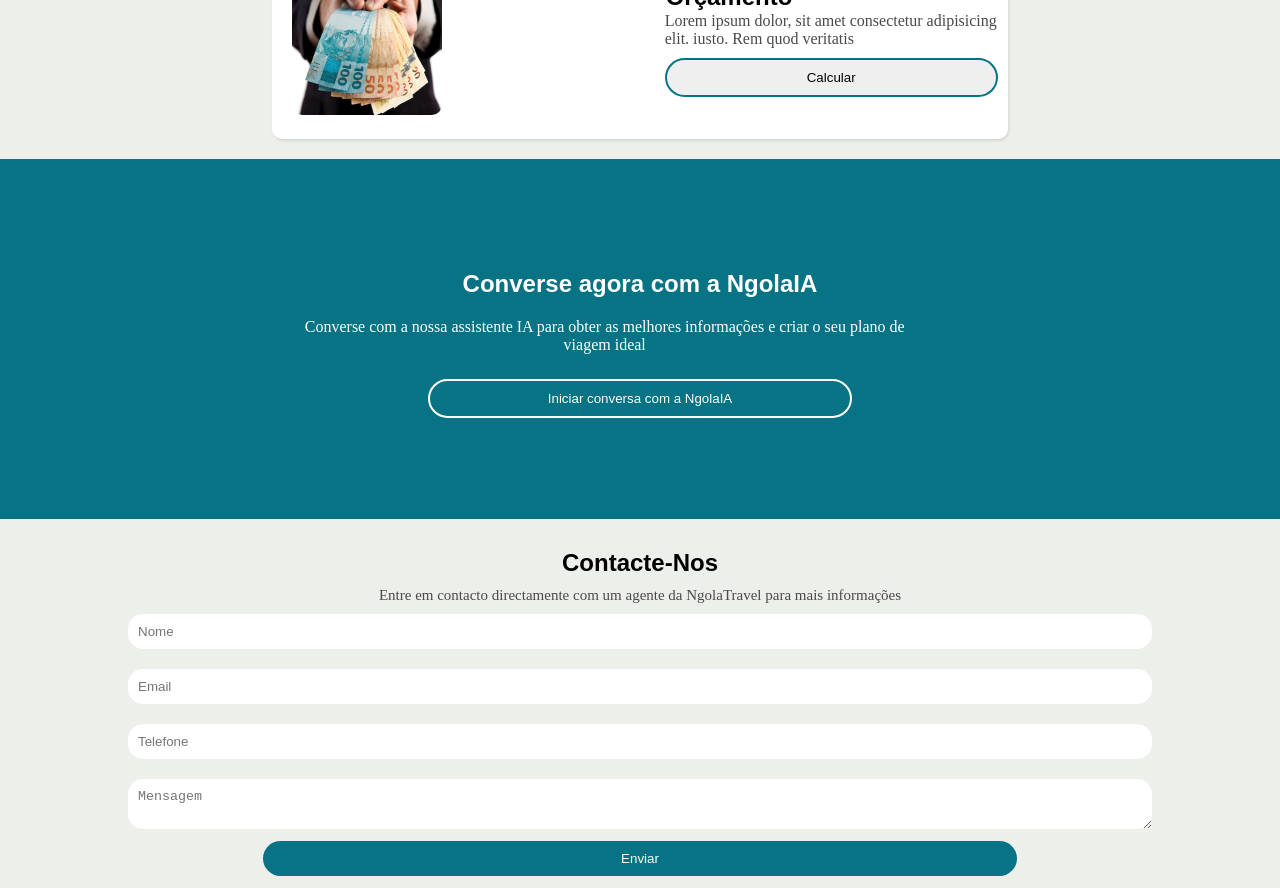
==== commit 2a5ed368: "Actualização" ====
--- a/index.html
+++ b/index.html
@@ -90,7 +90,7 @@
         </div>
 
         <div class="container_img">
-          <a href="html/luanda.html" class="luanda">
+          <a href="luanda.html" class="luanda">
             <div class="imagem1">
               <span>Luanda</span>
             </div>
--- a/style.css
+++ b/style.css
@@ -72,7 +72,7 @@
   backdrop-filter: blur(20px);
   transition: 0.4s ease-in-out;
   z-index: 10000;
-  height: 39vh;
+  height: 36vh;
 }
 
 /* QUANDO ABRIR */
@@ -154,6 +154,7 @@
   text-align: center;
   font-size: clamp(40px, 2vw, 50px);
   font-family: var(--font_titulo);
+  line-height: 1.2;
 }
 .conteudo_principal .bem_vindo .slogan {
   /*Area com o slogan*/
@@ -203,7 +204,7 @@
 /*Fim da sessão de boas vindas*/
 
 .provincias {
-  margin-top: 20px;
+  margin-top: -25px;
 }
 .provincias .titulo {
   display: flex;
